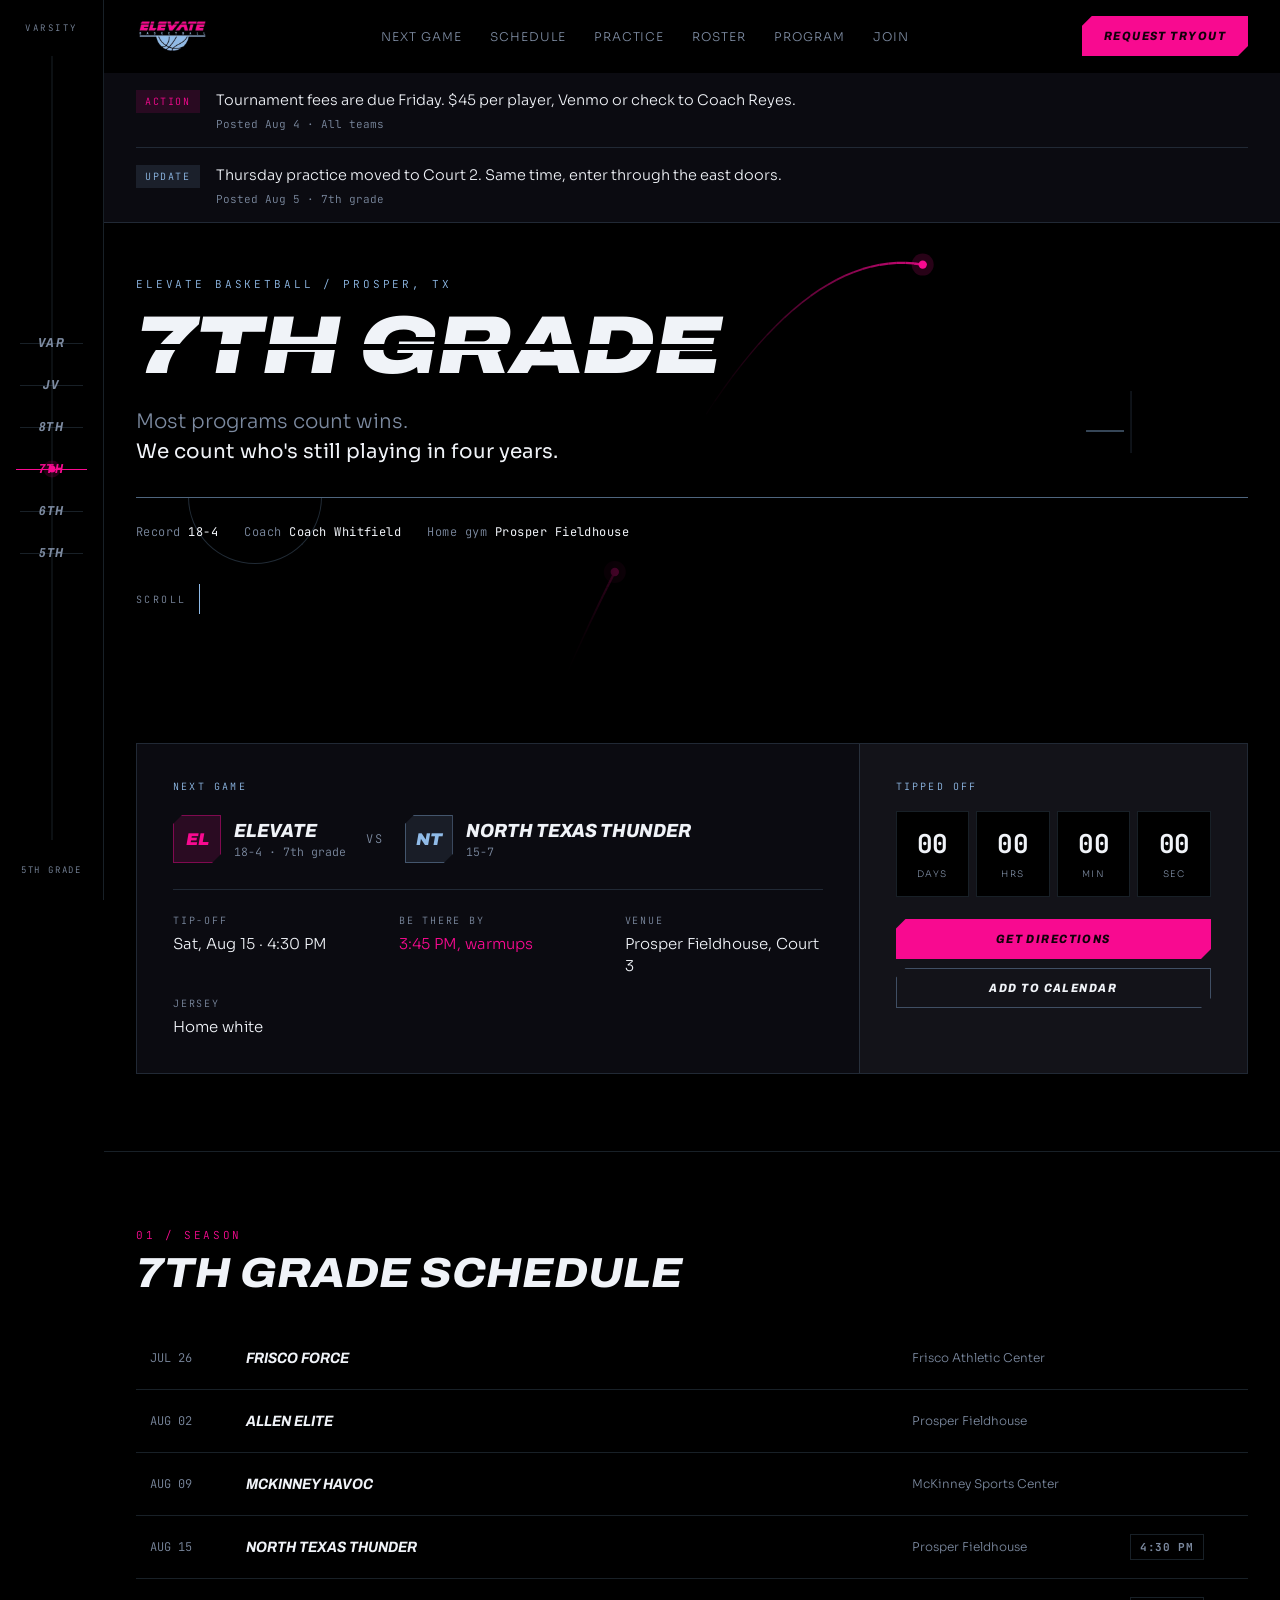
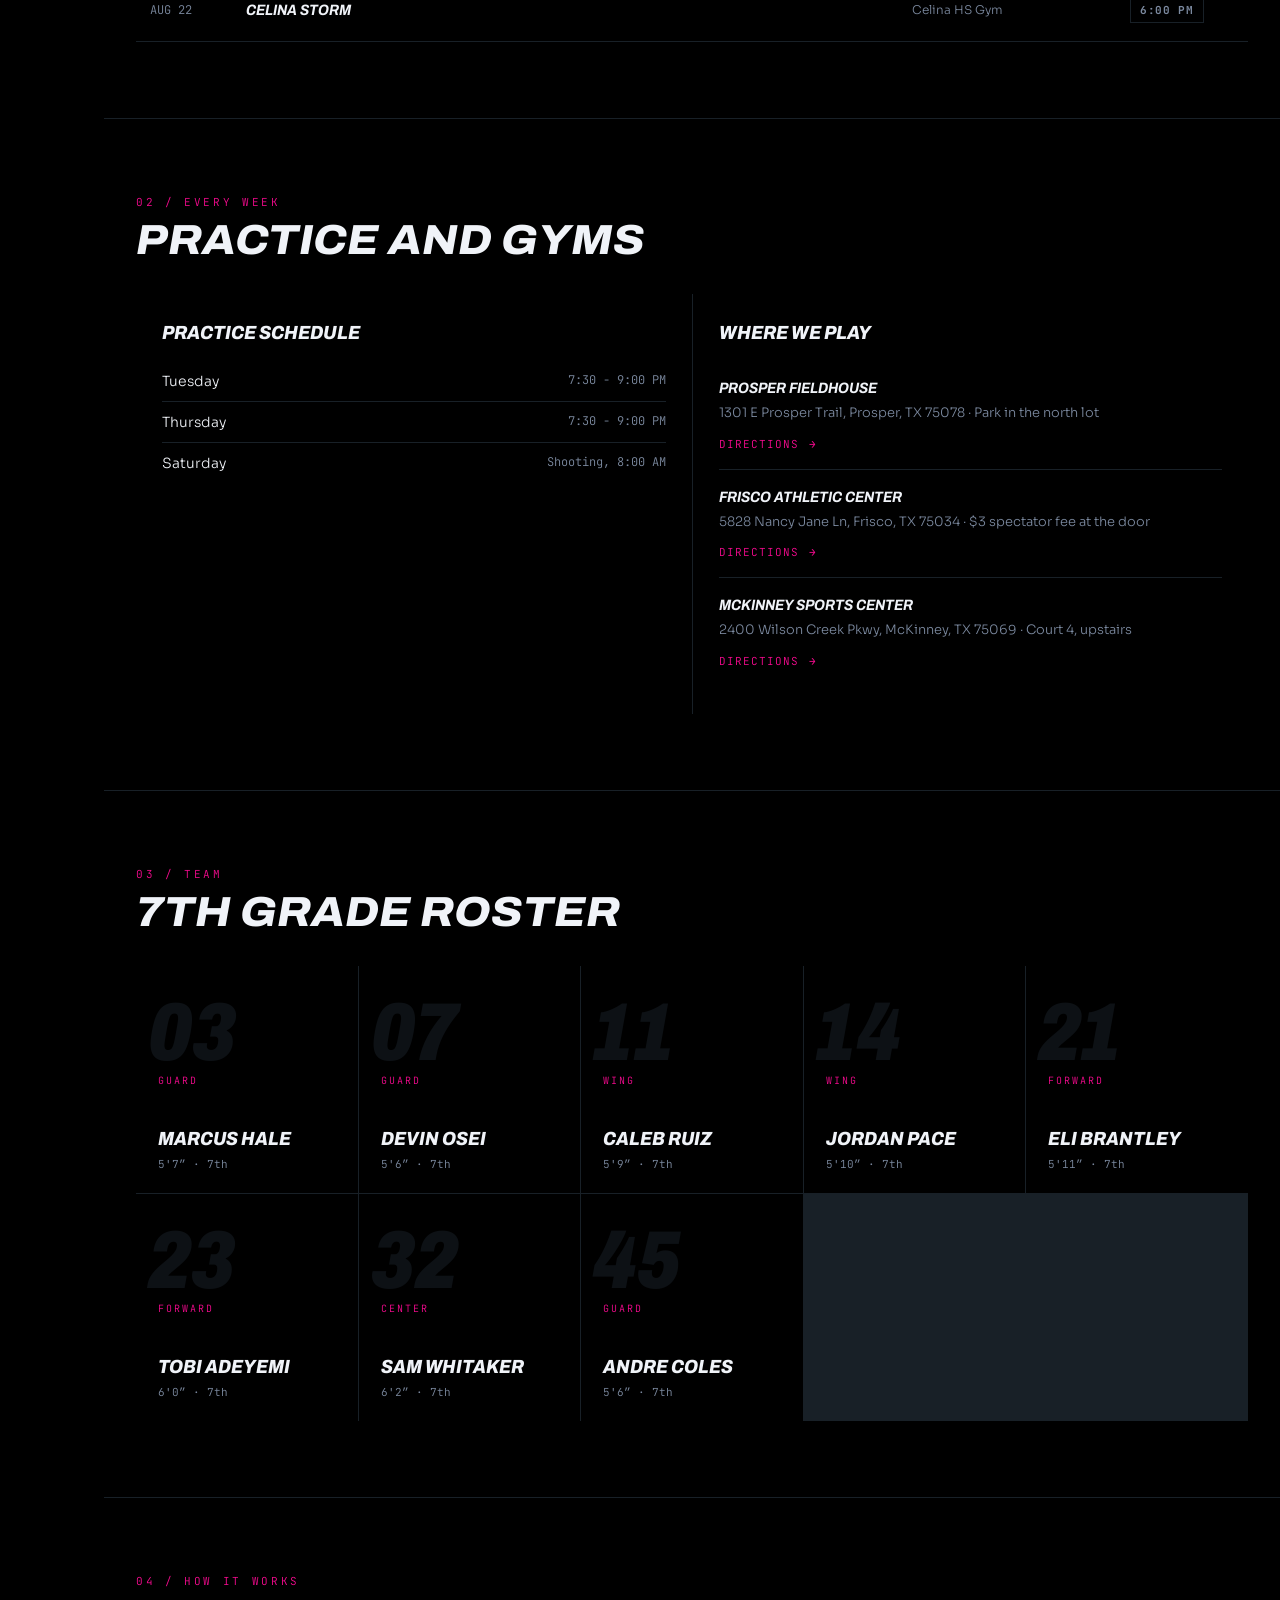
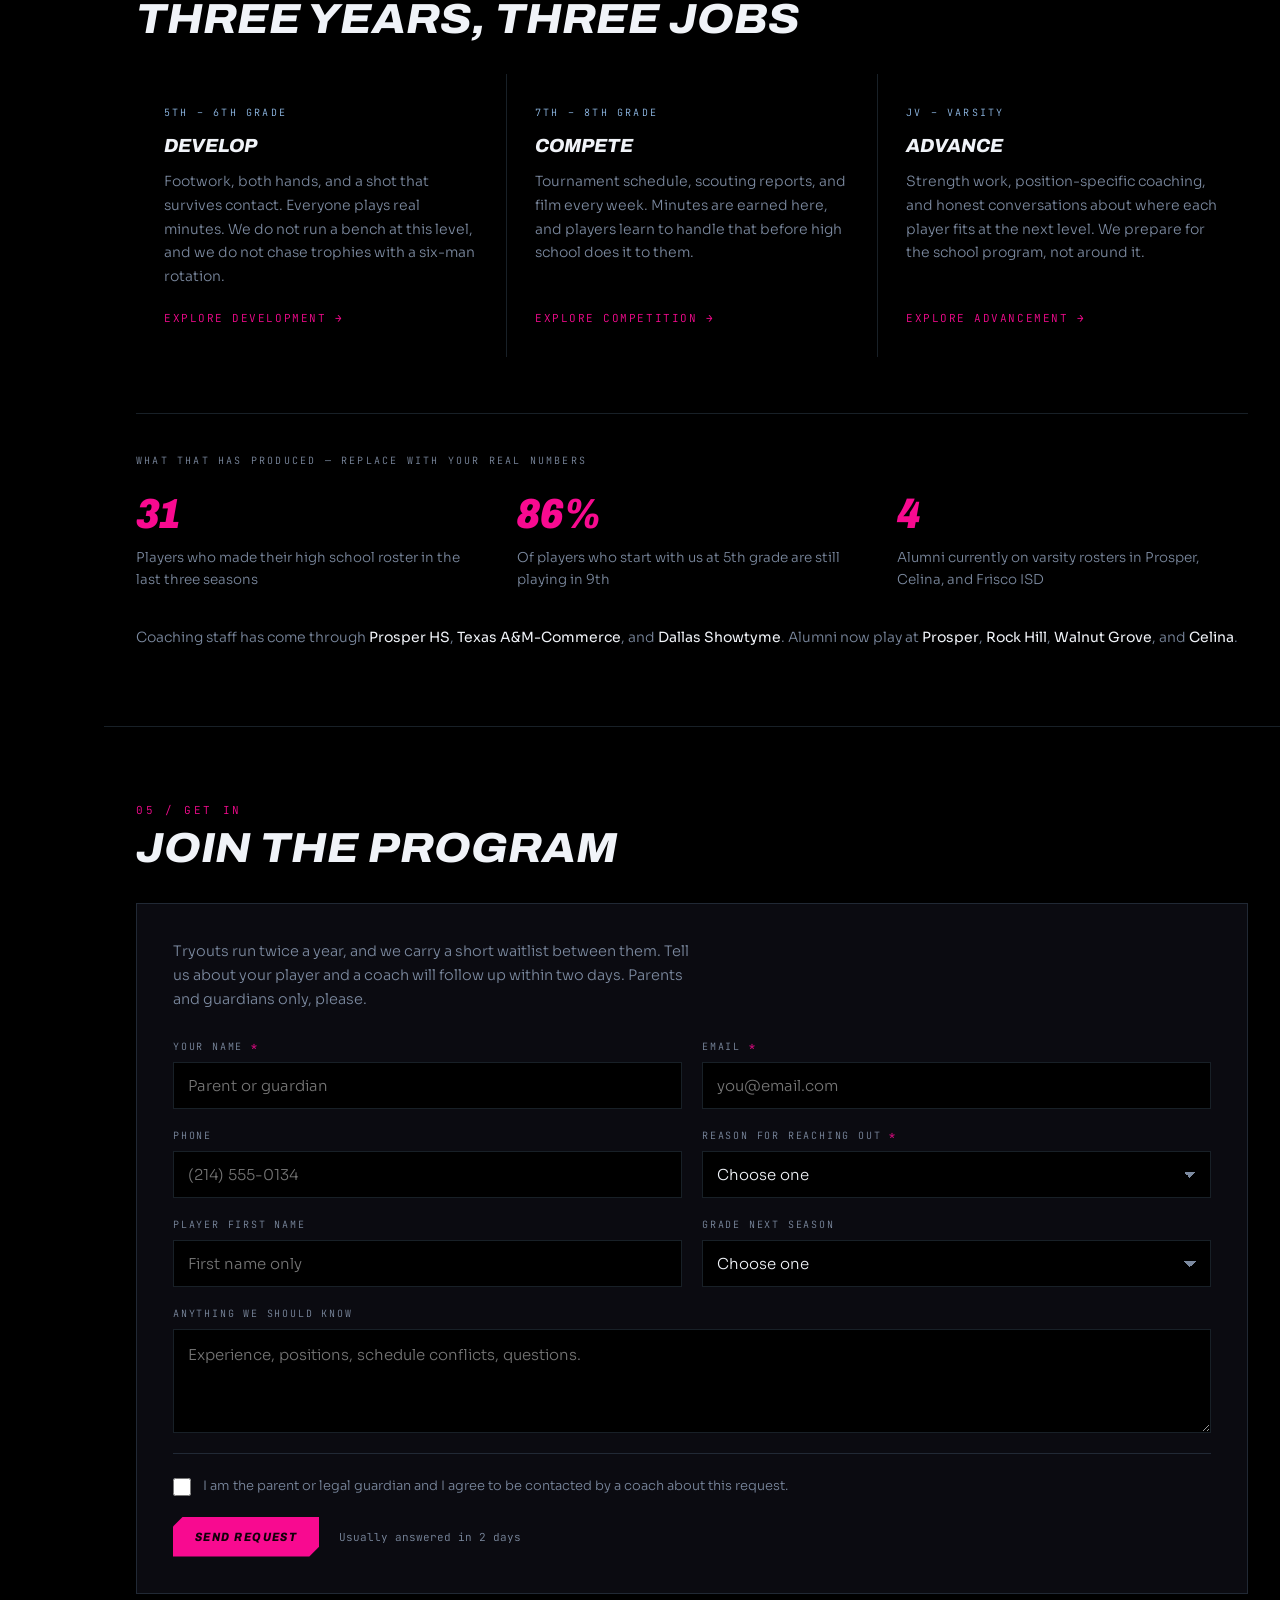
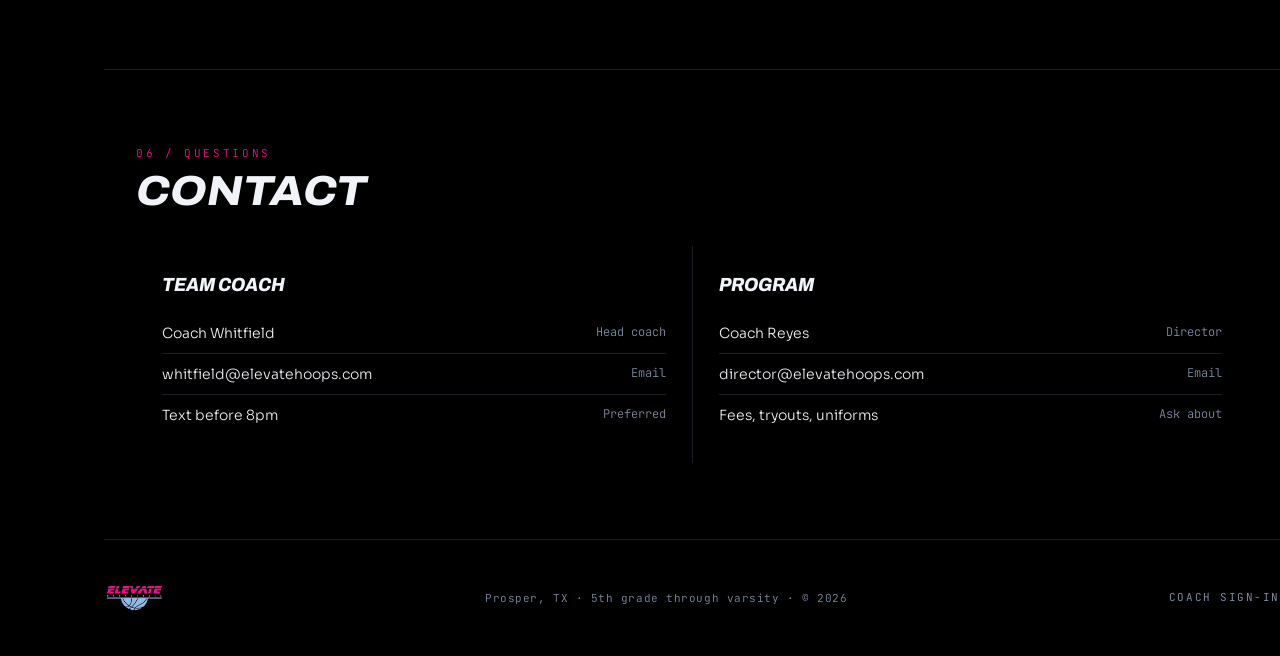
==== index.html @ 076190cf "Let coaches edit the site from their phones The site was a single 1106-line HTML file with all conte" ====
<!DOCTYPE html>
<html lang="en">
<head>
<meta charset="utf-8">
<meta name="viewport" content="width=device-width, initial-scale=1">
<title>Elevate Basketball</title>
<meta name="description" content="Elevate Basketball, Prosper TX. Schedules, rosters, practice times and tryout requests for 5th grade through varsity.">
<link rel="icon" href="assets/logo.jpg">
<link rel="preconnect" href="https://fonts.googleapis.com">
<link rel="preconnect" href="https://fonts.gstatic.com" crossorigin>
<link href="https://fonts.googleapis.com/css2?family=Archivo:ital,wdth,wght@0,62..125,300..900;1,62..125,300..900&family=Sora:wght@300;400;600&family=JetBrains+Mono:wght@400;700&display=swap" rel="stylesheet">
<link rel="stylesheet" href="assets/site.css">
<link rel="stylesheet" href="assets/console.css">
</head>
<body>

<nav class="ladder" aria-label="Program teams">
  <div class="ladder-cap" id="ladderTop">&nbsp;</div>
  <div class="rungs" id="rungs"><div class="spine"></div><div class="rmark" id="rmark"></div></div>
  <div class="ladder-foot" id="ladderFoot">&nbsp;</div>
</nav>

<div class="wrap" id="wrap">

<div class="nav">
  <div class="inner nav-in">
    <a href="#top"><img class="logo" src="assets/logo.jpg" alt="Elevate Basketball"></a>
    <div class="nav-links">
      <a href="#game">Next game</a>
      <a href="#schedule">Schedule</a>
      <a href="#week">Practice</a>
      <a href="#roster">Roster</a>
      <a href="#program">Program</a>
      <a href="#join">Join</a>
    </div>
    <a href="#join" class="btn">Request tryout</a>
  </div>
</div>

<div class="mrail" aria-label="Program teams"><div class="mrail-in" id="mrungs"></div></div>

<section class="alerts" id="alerts" hidden>
  <div class="inner" id="alertBody"></div>
</section>

<header class="head" id="top">
  <canvas id="arcfx" aria-hidden="true"></canvas>
  <div class="inner">
    <div class="eyebrow" id="eyebrowLine">&nbsp;</div>
    <h1 class="h1" id="teamTitle">&nbsp;</h1>
    <p class="claim" id="claim">&nbsp;</p>
    <div class="cutline"></div>
    <div class="subline">
      <div>Record <b id="mRec">&mdash;</b></div>
      <div>Coach <b id="mCoach">&mdash;</b></div>
      <div>Home gym <b id="mGym">&mdash;</b></div>
    </div>
    <a href="#game" class="cue">Scroll<span></span></a>
  </div>
</header>

<section class="sec" id="game" style="border-top:none;padding-top:0">
  <div class="inner">
    <div class="game">
      <div class="game-l">
        <div class="klabel">Next game</div>
        <div class="vs">
          <div class="team"><div class="crest">EL</div><div><div class="team-n">Elevate</div><div class="team-r" id="gUs">&mdash;</div></div></div>
          <div class="vs-x">VS</div>
          <div class="team"><div class="crest opp" id="oCrest">--</div><div><div class="team-n" id="gOpp">&mdash;</div><div class="team-r" id="gOppR">&mdash;</div></div></div>
        </div>
        <div class="meta">
          <div><div class="meta-k">Tip-off</div><div class="meta-v" id="gTime">&mdash;</div></div>
          <div><div class="meta-k">Be there by</div><div class="meta-v"><em id="gArrive">&mdash;</em></div></div>
          <div><div class="meta-k">Venue</div><div class="meta-v" id="gVenue">&mdash;</div></div>
          <div><div class="meta-k">Jersey</div><div class="meta-v" id="gJersey">&mdash;</div></div>
        </div>
      </div>
      <div class="game-r">
        <div class="klabel" id="countLabel">Tip-off in</div>
        <div class="count">
          <div class="cu"><b id="cd">--</b><span>Days</span></div>
          <div class="cu"><b id="ch">--</b><span>Hrs</span></div>
          <div class="cu"><b id="cm">--</b><span>Min</span></div>
          <div class="cu"><b id="cs">--</b><span>Sec</span></div>
        </div>
        <div class="stack">
          <a href="#" class="btn" id="gDirections" target="_blank" rel="noopener">Get directions</a>
          <a href="#" class="btn ghost" id="gCalendar">Add to calendar</a>
        </div>
      </div>
    </div>
  </div>
</section>

<section class="sec" id="schedule">
  <div class="inner">
    <div class="sec-head"><div><span class="sec-n">01 / Season</span><h2 class="sec-t" id="schTitle">Schedule</h2></div></div>
    <div id="schBody"></div>
  </div>
</section>

<section class="sec" id="week">
  <div class="inner">
    <div class="sec-head"><div><span class="sec-n">02 / Every week</span><h2 class="sec-t">Practice and gyms</h2></div></div>
    <div class="two">
      <div class="cell">
        <h3>Practice schedule</h3>
        <div id="practice"></div>
      </div>
      <div class="cell">
        <h3>Where we play</h3>
        <div id="gymBody"></div>
      </div>
    </div>
  </div>
</section>

<section class="sec" id="roster">
  <div class="inner">
    <div class="sec-head"><div><span class="sec-n">03 / Team</span><h2 class="sec-t" id="rosTitle">Roster</h2></div></div>
    <div class="roster" id="rosBody"></div>
  </div>
</section>

<section class="sec" id="program">
  <div class="inner">
    <div class="sec-head"><div><span class="sec-n">04 / How it works</span><h2 class="sec-t" id="programTitle">Three years, three jobs</h2></div></div>
    <div class="pillars" id="pillarBody"></div>
    <div class="proof">
      <div class="proof-k" id="proofLabel"></div>
      <div class="proof-grid" id="proofBody"></div>
      <div class="proof-list" id="proofNote"></div>
    </div>
  </div>
</section>

<section class="sec" id="join">
  <div class="inner">
    <div class="sec-head"><div><span class="sec-n">05 / Get in</span><h2 class="sec-t">Join the program</h2></div></div>

    <div class="formwrap" id="formwrap">
      <p class="fintro" id="joinIntro"></p>
      <div class="fgrid">
        <div class="field">
          <label for="f-name">Your name <b>*</b></label>
          <input id="f-name" type="text" autocomplete="name" placeholder="Parent or guardian">
          <div class="msg" id="m-name">Add your name</div>
        </div>
        <div class="field">
          <label for="f-email">Email <b>*</b></label>
          <input id="f-email" type="email" autocomplete="email" placeholder="you@email.com">
          <div class="msg" id="m-email">Add a valid email</div>
        </div>
        <div class="field">
          <label for="f-phone">Phone</label>
          <input id="f-phone" type="tel" autocomplete="tel" placeholder="(214) 555-0134">
          <div class="msg" id="m-phone">Check that number</div>
        </div>
        <div class="field">
          <label for="f-reason">Reason for reaching out <b>*</b></label>
          <select id="f-reason">
            <option value="">Choose one</option>
            <option>Tryout for a team</option>
            <option>Join the waitlist</option>
            <option>Sponsor the program</option>
            <option>Something else</option>
          </select>
          <div class="msg" id="m-reason">Pick a reason</div>
        </div>
        <div class="field" id="wrap-player">
          <label for="f-player">Player first name</label>
          <input id="f-player" type="text" placeholder="First name only">
        </div>
        <div class="field" id="wrap-grade">
          <label for="f-grade">Grade next season</label>
          <select id="f-grade">
            <option value="">Choose one</option>
            <option>5th grade</option>
            <option>6th grade</option>
            <option>7th grade</option>
            <option>8th grade</option>
            <option>High school</option>
          </select>
        </div>
        <div class="field full">
          <label for="f-msg">Anything we should know</label>
          <textarea id="f-msg" placeholder="Experience, positions, schedule conflicts, questions."></textarea>
        </div>
        <div class="trap"><label for="f-trap">Leave blank</label><input id="f-trap" type="text" tabindex="-1" autocomplete="off"></div>
        <div class="consent">
          <input id="f-consent" type="checkbox">
          <span>I am the parent or legal guardian and I agree to be contacted by a coach about this request. <b id="m-consent" style="display:none;color:var(--ion);font-weight:400"> Required.</b></span>
        </div>
        <div class="fsubmit">
          <button class="btn" id="f-send" type="button">Send request</button>
          <span class="fnote" id="f-note">Usually answered in 2 days</span>
        </div>
      </div>
    </div>

    <div class="sent" id="sent">
      <h3>Request sent</h3>
      <p>A coach will reach out at the email you gave us. If it's urgent, text the program director at the number in the contact section below.</p>
    </div>
  </div>
</section>

<section class="sec" id="contact">
  <div class="inner">
    <div class="sec-head"><div><span class="sec-n">06 / Questions</span><h2 class="sec-t">Contact</h2></div></div>
    <div class="two">
      <div class="cell">
        <h3>Team coach</h3>
        <div class="prow"><div id="cCoach">&mdash;</div><span>Head coach</span></div>
        <div class="prow"><div id="cMail">&mdash;</div><span>Email</span></div>
        <div class="prow"><div>Text before 8pm</div><span>Preferred</span></div>
      </div>
      <div class="cell">
        <h3>Program</h3>
        <div id="contactBody"></div>
      </div>
    </div>
  </div>
</section>

<footer class="inner foot">
  <img class="logo sm" src="assets/logo.jpg" alt="Elevate Basketball">
  <small id="footNote"></small>
  <button class="foot-edit" id="coachEntry" type="button">Coach sign-in</button>
</footer>

</div>

<script src="assets/config.js"></script>
<script src="assets/seed.js"></script>
<script src="assets/backend.js"></script>
<script src="assets/site.js"></script>
<script src="assets/hero.js"></script>
<script src="assets/form.js"></script>
<script src="assets/console.js"></script>
</body>
</html>
---- assets/site.css ----
:root{
  --ion:#F80A90;
  --ion-soft:rgba(248,10,144,.13);
  --peri:#90BBE8;
  --void:#000000;
  --deep:#0B0B11;
  --panel:#131319;
  --line:rgba(144,187,232,.17);
  --line-2:rgba(144,187,232,.36);
  --chalk:#F0F3F8;
  --dim:#7C8AA0;
  --rail:104px;
  /* four display sizes, no more */
  --t1:clamp(40px,7.6vw,82px);
  --t2:clamp(26px,3.6vw,42px);
  --t3:19px;
  --t4:15px;
  --label:10px;
}
*{box-sizing:border-box;margin:0;padding:0}
html{scroll-behavior:smooth}
body{background:var(--void);color:var(--chalk);font-family:'Sora',system-ui,sans-serif;font-weight:300;-webkit-font-smoothing:antialiased;overflow-x:hidden}
.wrap{padding-left:var(--rail)}
.inner{max-width:1180px;margin:0 auto;padding:0 32px}
a{color:inherit}

.ladder{position:fixed;left:0;top:0;bottom:0;width:var(--rail);border-right:1px solid var(--line);background:var(--void);z-index:70;display:flex;flex-direction:column;padding:22px 0}
.ladder-cap{font-family:'JetBrains Mono',monospace;font-size:9px;letter-spacing:.28em;color:var(--dim);text-align:center;text-transform:uppercase}
.rungs{flex:1;display:flex;flex-direction:column-reverse;justify-content:center;gap:2px;padding:20px 12px;position:relative}
.spine{position:absolute;left:50%;top:22px;bottom:22px;width:1px;background:var(--line);transform:translateX(-.5px)}
.rung{position:relative;background:none;border:none;cursor:pointer;padding:13px 6px;color:var(--dim);font-family:'Archivo',sans-serif;font-style:italic;font-variation-settings:'wdth' 80,'wght' 700;font-size:13px;letter-spacing:.08em;text-transform:uppercase;transition:color .2s;text-align:center;z-index:1}
.rung::before{content:'';position:absolute;left:8px;right:8px;top:50%;height:1px;background:var(--line);z-index:-1}
.rung:hover{color:var(--chalk)}
.rung[aria-current="true"]{color:var(--ion)}
.rung[aria-current="true"]::before{background:var(--ion);left:4px;right:4px}
.rung:focus-visible{outline:2px solid var(--peri);outline-offset:2px}
.ladder-foot{font-family:'JetBrains Mono',monospace;font-size:9px;letter-spacing:.2em;color:var(--dim);text-align:center;text-transform:uppercase;line-height:1.8}

.nav{position:sticky;top:0;z-index:60;background:rgba(0,0,0,.92);backdrop-filter:blur(14px);border-bottom:1px solid var(--line)}
.nav-in{display:flex;align-items:center;justify-content:space-between;height:72px;gap:20px}
.logo{display:block;height:34px;width:auto}
.logo.sm{height:28px}
.nav-links{display:flex;gap:28px}
.nav-links a{color:var(--dim);text-decoration:none;font-size:12px;letter-spacing:.08em;text-transform:uppercase;transition:color .18s}
.nav-links a:hover{color:var(--chalk)}
.btn{display:inline-flex;align-items:center;justify-content:center;font-family:'Archivo',sans-serif;font-style:italic;font-variation-settings:'wdth' 86,'wght' 800;font-size:12px;letter-spacing:.12em;text-transform:uppercase;padding:13px 22px;text-decoration:none;background:var(--ion);color:#12000A;border:none;cursor:pointer;clip-path:polygon(10px 0,100% 0,100% calc(100% - 10px),calc(100% - 10px) 100%,0 100%,0 10px);transition:transform .18s}
.btn:hover{transform:translateY(-2px)}
.btn.ghost{background:transparent;color:var(--chalk);box-shadow:inset 0 0 0 1px var(--line-2)}
.btn.ghost:hover{background:rgba(144,187,232,.09)}
.btn:focus-visible{outline:2px solid var(--peri);outline-offset:3px}

.mrail{display:none;position:sticky;top:72px;z-index:59;background:var(--void);border-bottom:1px solid var(--line);overflow-x:auto;-webkit-overflow-scrolling:touch}
.mrail-in{display:flex;min-width:max-content}
.mrail button{background:none;border:none;border-right:1px solid var(--line);color:var(--dim);font-family:'Archivo',sans-serif;font-style:italic;font-variation-settings:'wdth' 82,'wght' 800;font-size:12px;letter-spacing:.08em;text-transform:uppercase;padding:15px 18px;cursor:pointer;white-space:nowrap}
.mrail button[aria-current="true"]{color:var(--ion);box-shadow:inset 0 -2px 0 var(--ion)}

.alerts{border-bottom:1px solid var(--line);background:var(--deep)}
.alert{display:flex;gap:16px;align-items:flex-start;padding:16px 0;border-bottom:1px solid var(--line)}
.alert:last-child{border-bottom:none}
.alert-tag{font-family:'JetBrains Mono',monospace;font-size:10px;letter-spacing:.16em;text-transform:uppercase;padding:5px 9px;background:var(--ion-soft);color:var(--ion);white-space:nowrap;margin-top:1px}
.alert-tag.info{background:rgba(144,187,232,.12);color:var(--peri)}
.alert p{font-size:14.5px;line-height:1.6}
.alert small{display:block;color:var(--dim);font-family:'JetBrains Mono',monospace;font-size:11px;margin-top:5px}

.head{padding:54px 0 0}
.eyebrow{font-family:'JetBrains Mono',monospace;font-size:11px;letter-spacing:.26em;color:var(--peri);text-transform:uppercase;margin-bottom:18px}
.h1{position:relative;display:inline-block;font-family:'Archivo',sans-serif;font-style:italic;font-variation-settings:'wdth' 118,'wght' 900;font-size:var(--t1);line-height:.9;text-transform:uppercase;letter-spacing:-.015em}
.h1::after{content:'';position:absolute;left:-4px;right:-14px;top:50%;height:6px;background:var(--void);transform:translateY(-2px)}
.cutline{position:relative;margin:30px 0 0;height:1px;background:var(--peri);opacity:.55}
.cutline::after{content:'';position:absolute;left:52px;top:0;width:132px;height:66px;border:1px solid var(--peri);border-top:none;border-radius:0 0 132px 132px;opacity:.42}
.claim{margin-top:24px;font-size:20px;line-height:1.5;max-width:520px;color:var(--dim);font-weight:300}
.claim b{color:var(--chalk);font-weight:400}

.pillars{display:grid;grid-template-columns:repeat(auto-fit,minmax(260px,1fr));gap:1px;background:var(--line)}
.pillar{background:var(--void);padding:32px 28px;display:flex;flex-direction:column}
.pillar-n{font-family:'JetBrains Mono',monospace;font-size:var(--label);letter-spacing:.22em;color:var(--peri);text-transform:uppercase}
.pillar h3{font-family:'Archivo',sans-serif;font-style:italic;font-variation-settings:'wdth' 100,'wght' 800;font-size:var(--t3);text-transform:uppercase;margin:16px 0 14px}
.pillar p{font-size:14px;line-height:1.7;color:var(--dim);flex:1}
.pillar a{margin-top:22px;font-family:'JetBrains Mono',monospace;font-size:11px;letter-spacing:.14em;color:var(--ion);text-transform:uppercase;text-decoration:none;align-self:flex-start}
.pillar a:hover{text-decoration:underline}

.proof{margin-top:56px;border-top:1px solid var(--line);padding-top:40px}
.proof-k{font-family:'JetBrains Mono',monospace;font-size:var(--label);letter-spacing:.22em;color:var(--dim);text-transform:uppercase;margin-bottom:26px}
.proof-grid{display:grid;grid-template-columns:repeat(auto-fit,minmax(210px,1fr));gap:30px}
.proof-i b{display:block;font-family:'Archivo',sans-serif;font-style:italic;font-variation-settings:'wdth' 82,'wght' 900;font-size:42px;line-height:1;color:var(--ion);font-weight:400}
.proof-i span{display:block;font-size:13.5px;line-height:1.6;color:var(--dim);margin-top:12px}
.proof-list{margin-top:34px;font-size:14px;line-height:1.9;color:var(--dim)}
.proof-list b{color:var(--chalk);font-weight:400}

.subline{display:flex;gap:26px;flex-wrap:wrap;margin:26px 0 46px;font-family:'JetBrains Mono',monospace;font-size:12px;color:var(--dim);letter-spacing:.04em}
.subline b{color:var(--chalk);font-weight:400}

.game{background:var(--deep);border:1px solid var(--line);display:grid;grid-template-columns:1.3fr .7fr}
.game-l{padding:36px}
.game-r{padding:36px;border-left:1px solid var(--line);background:var(--panel)}
.klabel{font-family:'JetBrains Mono',monospace;font-size:10px;letter-spacing:.22em;color:var(--peri);text-transform:uppercase}
.vs{display:flex;align-items:center;gap:20px;margin:22px 0 26px;flex-wrap:wrap}
.team{display:flex;align-items:center;gap:13px}
.crest{width:48px;height:48px;background:var(--ion-soft);border:1px solid rgba(248,10,144,.42);display:flex;align-items:center;justify-content:center;font-family:'Archivo',sans-serif;font-style:italic;font-variation-settings:'wdth' 100,'wght' 900;font-size:17px;color:var(--ion);clip-path:polygon(9px 0,100% 0,100% calc(100% - 9px),calc(100% - 9px) 100%,0 100%,0 9px)}
.crest.opp{background:rgba(144,187,232,.1);border-color:var(--line-2);color:var(--peri)}
.team-n{font-family:'Archivo',sans-serif;font-style:italic;font-variation-settings:'wdth' 90,'wght' 800;font-size:var(--t3);text-transform:uppercase}
.team-r{font-size:11.5px;color:var(--dim);font-family:'JetBrains Mono',monospace;margin-top:3px}
.vs-x{font-family:'JetBrains Mono',monospace;color:var(--dim);font-size:12px;letter-spacing:.2em}
.meta{display:grid;grid-template-columns:repeat(auto-fit,minmax(150px,1fr));gap:20px 28px;border-top:1px solid var(--line);padding-top:24px}
.meta-k{font-family:'JetBrains Mono',monospace;font-size:10px;letter-spacing:.18em;color:var(--dim);text-transform:uppercase}
.meta-v{font-size:15px;margin-top:6px;line-height:1.45}
.meta-v em{font-style:normal;color:var(--ion)}
.count{display:flex;gap:7px;margin-top:18px}
.cu{flex:1;background:var(--void);border:1px solid var(--line);padding:14px 6px;text-align:center}
.cu b{display:block;font-family:'JetBrains Mono',monospace;font-weight:700;font-size:26px;letter-spacing:-.02em}
.cu span{font-size:9px;letter-spacing:.16em;color:var(--dim);text-transform:uppercase}
.stack{margin-top:22px;display:flex;flex-direction:column;gap:9px}

.sec{padding:76px 0;border-top:1px solid var(--line)}
.sec-head{display:flex;align-items:flex-end;justify-content:space-between;gap:20px;margin-bottom:34px;flex-wrap:wrap}
.sec-n{font-family:'JetBrains Mono',monospace;font-size:11px;letter-spacing:.24em;color:var(--ion);text-transform:uppercase;display:block;margin-bottom:11px}
.sec-t{font-family:'Archivo',sans-serif;font-style:italic;font-variation-settings:'wdth' 108,'wght' 800;font-size:var(--t2);text-transform:uppercase;line-height:.96}

.row{display:grid;grid-template-columns:78px 1fr 200px 104px;align-items:center;gap:18px;padding:18px 14px;border-bottom:1px solid var(--line);transition:background .18s}
.row:hover{background:var(--deep)}
.row-d{font-family:'JetBrains Mono',monospace;font-size:12px;color:var(--dim)}
.row-o{font-family:'Archivo',sans-serif;font-style:italic;font-variation-settings:'wdth' 90,'wght' 700;font-size:var(--t4);text-transform:uppercase}
.row-v{font-size:12px;color:var(--dim)}
.pill{font-family:'JetBrains Mono',monospace;font-size:11px;font-weight:700;letter-spacing:.06em;padding:6px 10px;justify-self:start;white-space:nowrap;background:transparent;box-shadow:inset 0 0 0 1px var(--line);color:var(--dim)}
.pill.w{color:var(--ion);box-shadow:inset 0 0 0 1px rgba(248,10,144,.45)}
.pill.l{color:var(--peri);box-shadow:inset 0 0 0 1px var(--line-2)}
.pill.up{color:var(--dim)}

.two{display:grid;grid-template-columns:repeat(auto-fit,minmax(300px,1fr));gap:1px;background:var(--line)}
.cell{background:var(--void);padding:28px 26px}
.cell h3{font-family:'Archivo',sans-serif;font-style:italic;font-variation-settings:'wdth' 92,'wght' 800;font-size:var(--t3);text-transform:uppercase;margin-bottom:18px}
.prow{display:flex;justify-content:space-between;gap:14px;padding:11px 0;border-bottom:1px solid var(--line);font-size:14px}
.prow:last-child{border-bottom:none}
.prow span{color:var(--dim);font-family:'JetBrains Mono',monospace;font-size:12px}
.gym{padding:16px 0;border-bottom:1px solid var(--line)}
.gym:last-child{border-bottom:none}
.gym b{font-family:'Archivo',sans-serif;font-style:italic;font-variation-settings:'wdth' 90,'wght' 700;font-size:var(--t4);text-transform:uppercase;font-weight:400}
.gym p{font-size:13px;color:var(--dim);margin:5px 0 9px;line-height:1.5}
.gym a{font-family:'JetBrains Mono',monospace;font-size:11px;letter-spacing:.1em;color:var(--ion);text-transform:uppercase;text-decoration:none}
.gym a:hover{text-decoration:underline}

.roster{display:grid;grid-template-columns:repeat(auto-fill,minmax(210px,1fr));gap:1px;background:var(--line)}
.pl{position:relative;background:var(--void);padding:26px 22px 22px;overflow:hidden;transition:background .22s}
.pl:hover{background:var(--deep)}
.pl-no{position:absolute;right:10px;top:0;font-family:'Archivo',sans-serif;font-style:italic;font-variation-settings:'wdth' 78,'wght' 900;font-size:82px;line-height:1;color:rgba(144,187,232,.09);transition:color .22s}
.pl:hover .pl-no{color:rgba(248,10,144,.3)}
.pl-pos{font-family:'JetBrains Mono',monospace;font-size:10px;letter-spacing:.2em;color:var(--ion);text-transform:uppercase}
.pl-n{font-family:'Archivo',sans-serif;font-style:italic;font-variation-settings:'wdth' 90,'wght' 800;font-size:var(--t3);text-transform:uppercase;margin-top:42px;line-height:1.06}
.pl-d{font-family:'JetBrains Mono',monospace;font-size:11px;color:var(--dim);margin-top:8px}

.foot{padding:44px 0;display:flex;justify-content:space-between;gap:20px;flex-wrap:wrap;align-items:center;border-top:1px solid var(--line)}
.foot small{font-family:'JetBrains Mono',monospace;font-size:11px;color:var(--dim);letter-spacing:.05em;line-height:2}

.formwrap{background:var(--deep);border:1px solid var(--line);padding:36px}
.fintro{color:var(--dim);font-size:14.5px;line-height:1.65;max-width:520px;margin-bottom:28px}
.fgrid{display:grid;grid-template-columns:1fr 1fr;gap:20px}
.field{display:flex;flex-direction:column}
.field.full{grid-column:1/-1}
.field label{font-family:'JetBrains Mono',monospace;font-size:10px;letter-spacing:.18em;color:var(--dim);text-transform:uppercase;margin-bottom:9px}
.field label b{color:var(--ion);font-weight:400}
.field input,.field select,.field textarea{background:var(--void);border:1px solid var(--line);color:var(--chalk);font-family:'Sora',sans-serif;font-size:15px;font-weight:300;padding:13px 14px;width:100%;transition:border-color .18s}
.field textarea{resize:vertical;min-height:104px;line-height:1.6}
.field select{appearance:none;cursor:pointer;background-image:linear-gradient(45deg,transparent 50%,var(--dim) 50%),linear-gradient(135deg,var(--dim) 50%,transparent 50%);background-position:calc(100% - 20px) 20px,calc(100% - 14px) 20px;background-size:6px 6px;background-repeat:no-repeat}
.field input:focus,.field select:focus,.field textarea:focus{outline:none;border-color:var(--ion)}
.field input.bad,.field select.bad,.field textarea.bad{border-color:var(--ion)}
.field .msg{font-family:'JetBrains Mono',monospace;font-size:11px;color:var(--ion);margin-top:7px;display:none}
.field .msg.show{display:block}
.consent{grid-column:1/-1;display:flex;gap:12px;align-items:flex-start;border-top:1px solid var(--line);padding-top:22px}
.consent input{width:18px;height:18px;flex:none;margin-top:2px;accent-color:var(--ion)}
.consent span{font-size:13px;color:var(--dim);line-height:1.6}
.fsubmit{grid-column:1/-1;display:flex;align-items:center;gap:20px;flex-wrap:wrap}
.fnote{font-family:'JetBrains Mono',monospace;font-size:11px;color:var(--dim)}
.trap{position:absolute;left:-9999px;width:1px;height:1px;overflow:hidden}
.sent{display:none;padding:44px 36px;text-align:center;border:1px solid rgba(248,10,144,.4);background:var(--deep)}
.sent.show{display:block}
.sent h3{font-family:'Archivo',sans-serif;font-style:italic;font-variation-settings:'wdth' 100,'wght' 800;font-size:var(--t2);text-transform:uppercase;margin-bottom:14px}
.sent p{color:var(--dim);font-size:14.5px;line-height:1.65;max-width:440px;margin:0 auto}

@media(max-width:900px){
  :root{--rail:0px}
  .formwrap{padding:24px}
  .fgrid{grid-template-columns:1fr}
  .ladder{display:none}
  .mrail{display:block}
  .nav-links{display:none}
  .inner{padding:0 18px}
  .game{grid-template-columns:1fr}
  .game-r{border-left:none;border-top:1px solid var(--line)}
  .game-l,.game-r{padding:26px}
  .head{padding:32px 0 0}
  .sec{padding:52px 0}
  .cutline::after{left:20px;width:96px;height:48px;border-radius:0 0 96px 96px}
  .row{grid-template-columns:1fr auto;gap:6px 14px}
  .row-d{order:1}.pill{order:2;justify-self:end}.row-o{order:3;grid-column:1/-1}.row-v{order:4;grid-column:1/-1}
}
@media(prefers-reduced-motion:reduce){*{transition:none!important}html{scroll-behavior:auto}}

/* ================= motion ================= */
.rv{opacity:0;transform:translateY(24px);will-change:opacity,transform}
.rv.in{opacity:1;transform:none}
.draw{transform:scaleX(0);transform-origin:left}
.draw.in{transform:scaleX(1)}
.cutline.draw::after{opacity:0}
.cutline.draw.in::after{opacity:.42}
.cue{display:inline-flex;align-items:center;gap:13px;font-family:'JetBrains Mono',monospace;font-size:10px;letter-spacing:.24em;color:var(--dim);text-transform:uppercase;text-decoration:none;margin:-20px 0 44px}
.cue span{width:1px;height:30px;background:var(--peri);display:block;transform-origin:top}
.cue:hover{color:var(--chalk)}
.rmark{position:absolute;left:50%;top:0;width:7px;height:7px;background:var(--ion);border-radius:50%;transform:translate(-50%,-50%);box-shadow:0 0 0 5px rgba(248,10,144,.15);opacity:0;z-index:2;pointer-events:none}
.nav.tight .nav-in{height:58px}
.nav.tight .logo{height:27px}
.pillar a i,.gym a i{display:inline-block;font-style:normal;margin-left:9px}
.pillar a:hover i,.gym a:hover i{transform:translateX(7px)}
.pl,.row,.clip{will-change:auto}

@media(prefers-reduced-motion:no-preference){
  .rv{transition:opacity .85s cubic-bezier(.16,1,.3,1),transform .85s cubic-bezier(.16,1,.3,1)}
  .draw{transition:transform 1.05s cubic-bezier(.16,1,.3,1)}
  .cutline.draw::after{transition:opacity .7s .4s}
  .rmark{transition:top .5s cubic-bezier(.34,1.35,.5,1),opacity .3s}
  .nav-in,.logo{transition:height .35s cubic-bezier(.16,1,.3,1)}
  .pillar a i,.gym a i{transition:transform .28s cubic-bezier(.16,1,.3,1)}
  .cue span{animation:dive 2s ease-in-out infinite}
}
@keyframes dive{0%,100%{transform:scaleY(.3);opacity:.25}50%{transform:scaleY(1);opacity:1}}

/* ================= hero animation ================= */
.head{position:relative;overflow:hidden;min-height:520px}
.head .inner{position:relative;z-index:2}
#arcfx{
  position:absolute;top:0;right:0;height:100%;width:62%;
  pointer-events:none;z-index:1;
  -webkit-mask-image:linear-gradient(to right,transparent 0%,#000 34%,#000 100%);
  mask-image:linear-gradient(to right,transparent 0%,#000 34%,#000 100%);
}
@media(max-width:900px){
  .head{min-height:0}
  #arcfx{width:100%;opacity:.42;-webkit-mask-image:linear-gradient(to bottom,transparent 0%,#000 45%);mask-image:linear-gradient(to bottom,transparent 0%,#000 45%)}
}

/* ================= silk ================= */

/* anchors stop clear of the sticky nav instead of under it */
section[id],header[id]{scroll-margin-top:104px}

/* no hard edge at rest; the rule fades in as you leave the fold */
.nav{border-bottom-color:transparent}
.nav.tight{border-bottom-color:var(--line)}

/* display type holds until webfonts land, then fades — kills the reflow jolt */
html.fonts-loading .h1,html.fonts-loading .sec-t,html.fonts-loading .mark{opacity:0}
.h1,.sec-t{transition:opacity .3s ease}

/* heading words stagger */
.w{display:inline-block;opacity:0;transform:translateY(.38em)}
.w.in{opacity:1;transform:none}

/* pointer-tracked glow on cards */
.pl,.pillar{position:relative;isolation:isolate}
.pl>*,.pillar>*{position:relative;z-index:1}
.pl::before,.pillar::before{
  content:'';position:absolute;inset:0;z-index:0;opacity:0;
  background:radial-gradient(240px circle at var(--mx,50%) var(--my,50%),rgba(248,10,144,.13),transparent 68%);
}
.pl:hover::before,.pillar:hover::before{opacity:1}

/* schedule rows get an accent that wipes in from centre */
.row{position:relative}
.row::after{
  content:'';position:absolute;left:0;top:0;bottom:0;width:2px;
  background:var(--ion);transform:scaleY(0);transform-origin:center;
}
.row:hover::after{transform:scaleY(1)}

/* countdown digits roll rather than snap */
.cu b{display:block;position:relative}
.cu b.roll{animation:roll .42s cubic-bezier(.16,1,.3,1)}
@keyframes roll{
  0%{transform:translateY(-52%);opacity:0}
  100%{transform:translateY(0);opacity:1}
}

/* mobile team rail snaps */
.mrail{scroll-snap-type:x proximity;overscroll-behavior-x:contain}
.mrail button{scroll-snap-align:center}

/* cross-fade the whole page body on team switch */
::view-transition-old(root),::view-transition-new(root){animation-duration:.42s}

@media(prefers-reduced-motion:no-preference){
  .nav{transition:border-color .4s ease,background .4s ease}
  .w{transition:opacity .6s cubic-bezier(.16,1,.3,1),transform .6s cubic-bezier(.16,1,.3,1)}
  .pl::before,.pillar::before{transition:opacity .35s ease}
  .row::after{transition:transform .3s cubic-bezier(.16,1,.3,1)}
}
@media(prefers-reduced-motion:reduce){
  .w{opacity:1;transform:none}
  ::view-transition-old(root),::view-transition-new(root){animation:none}
}
---- assets/console.css ----
/* ============================================================
   console.css — the coach's edit console.

   Desktop: the site's left rail widens into a working column and
   the page reflows beside it, so edits are visible as they happen.
   Phone: a sheet that slides up from the bottom, sized so the page
   stays visible above it.

   Nothing here loads for visitors. The console only renders when
   the page is opened with ?edit.
   ============================================================ */

:root {
  --ed-w: 440px;
  --ed-row: rgba(144, 187, 232, .07);
}

/* ---------- shell ---------- */

.ed {
  position: fixed;
  left: 0; top: 0; bottom: 0;
  width: var(--ed-w);
  z-index: 200;
  display: flex;
  flex-direction: column;
  background: var(--deep);
  border-right: 1px solid var(--line-2);
  font-family: 'Sora', system-ui, sans-serif;
  color: var(--chalk);
}

/* The page shifts over instead of being covered, so a coach can see
   the change land in the real layout. */
body.ed-open .wrap { padding-left: var(--ed-w); }
body.ed-open .ladder { display: none; }

.ed-head {
  display: flex; align-items: center; gap: 12px;
  padding: 16px 18px;
  border-bottom: 1px solid var(--line);
  background: var(--void);
}
.ed-mark {
  font-family: 'Archivo', sans-serif; font-style: italic;
  font-variation-settings: 'wdth' 100, 'wght' 900;
  font-size: 14px; text-transform: uppercase; letter-spacing: .02em;
  color: var(--ion);
}
.ed-who {
  flex: 1; min-width: 0;
  font-family: 'JetBrains Mono', monospace; font-size: 10px;
  letter-spacing: .12em; text-transform: uppercase; color: var(--dim);
  overflow: hidden; text-overflow: ellipsis; white-space: nowrap;
}

.ed-body { flex: 1; overflow-y: auto; overscroll-behavior: contain; padding-bottom: 24px; }

.ed-foot {
  display: flex; align-items: center; gap: 12px;
  padding: 14px 18px;
  border-top: 1px solid var(--line);
  background: var(--void);
}
.ed-status {
  flex: 1; min-width: 0;
  font-family: 'JetBrains Mono', monospace; font-size: 10.5px;
  letter-spacing: .06em; color: var(--dim); line-height: 1.5;
}
.ed-status.warn { color: var(--ion); }
.ed-status.ok { color: var(--peri); }

/* ---------- tabs ---------- */

/* The strip scrolls; the fade on the right edge is what tells a coach
   there are more tabs than fit. */
.ed-tabs {
  display: flex; overflow-x: auto;
  border-bottom: 1px solid var(--line);
  background: var(--void);
  scrollbar-width: none;
  -webkit-mask-image: linear-gradient(to right, #000 88%, transparent 100%);
  mask-image: linear-gradient(to right, #000 88%, transparent 100%);
}
.ed-tabs::-webkit-scrollbar { display: none; }
.ed-tab {
  flex: none;
  background: none; border: none; border-right: 1px solid var(--line);
  color: var(--dim); cursor: pointer;
  font-family: 'JetBrains Mono', monospace; font-size: 10px;
  letter-spacing: .16em; text-transform: uppercase;
  padding: 13px 15px; white-space: nowrap;
}
.ed-tab[aria-selected="true"] { color: var(--ion); box-shadow: inset 0 -2px 0 var(--ion); }
.ed-tab:focus-visible { outline: 2px solid var(--peri); outline-offset: -3px; }

/* ---------- team picker ---------- */

.ed-pick {
  display: flex; gap: 8px; align-items: center;
  padding: 14px 18px; border-bottom: 1px solid var(--line);
}
.ed-pick select { flex: 1; }

/* ---------- form primitives ---------- */

.ed-group { padding: 18px; border-bottom: 1px solid var(--line); }
.ed-group:last-child { border-bottom: none; }

.ed-legend {
  display: flex; align-items: baseline; justify-content: space-between; gap: 10px;
  font-family: 'JetBrains Mono', monospace; font-size: 10px;
  letter-spacing: .2em; text-transform: uppercase; color: var(--peri);
  margin-bottom: 14px;
}
.ed-legend em { font-style: normal; color: var(--dim); }

.ed-f { display: flex; flex-direction: column; margin-bottom: 12px; }
.ed-f:last-child { margin-bottom: 0; }
.ed-f > label {
  font-family: 'JetBrains Mono', monospace; font-size: 9.5px;
  letter-spacing: .16em; text-transform: uppercase; color: var(--dim);
  margin-bottom: 6px;
}
.ed-pair { display: grid; grid-template-columns: 1fr 1fr; gap: 10px; }
.ed-pair.tight { grid-template-columns: 74px 1fr; }

.ed input, .ed select, .ed textarea {
  width: 100%;
  background: var(--void);
  border: 1px solid var(--line);
  color: var(--chalk);
  font-family: 'Sora', sans-serif; font-size: 14px; font-weight: 300;
  padding: 10px 11px;
  border-radius: 0;
  transition: border-color .16s;
}
.ed textarea { resize: vertical; min-height: 76px; line-height: 1.55; }
.ed input:focus, .ed select:focus, .ed textarea:focus { outline: none; border-color: var(--ion); }
.ed select {
  appearance: none; cursor: pointer;
  background-image: linear-gradient(45deg, transparent 50%, var(--dim) 50%), linear-gradient(135deg, var(--dim) 50%, transparent 50%);
  background-position: calc(100% - 17px) 17px, calc(100% - 12px) 17px;
  background-size: 5px 5px; background-repeat: no-repeat;
}

/* ---------- repeating rows ---------- */

.ed-list { display: flex; flex-direction: column; gap: 8px; }

.ed-item {
  background: var(--ed-row);
  border: 1px solid var(--line);
  padding: 11px 11px 11px 9px;
  display: grid;
  grid-template-columns: 22px 1fr 26px;
  gap: 9px;
  align-items: start;
}
.ed-item-fields { display: flex; flex-direction: column; gap: 8px; min-width: 0; }

/* Reordering by button rather than drag: a coach can do it with a
   thumb on a phone or with the keyboard, neither of which drag serves. */
.ed-move { display: flex; flex-direction: column; gap: 4px; }
.ed-nudge {
  background: none; border: 1px solid var(--line);
  color: var(--dim); cursor: pointer;
  width: 22px; height: 22px; padding: 0;
  font-size: 8px; line-height: 1;
  transition: color .16s, border-color .16s;
}
.ed-nudge:hover:not(:disabled) { color: var(--ion); border-color: var(--ion); }
.ed-nudge:disabled { opacity: .3; cursor: default; }
.ed-nudge:focus-visible { outline: 2px solid var(--peri); outline-offset: 1px; }

.ed-pick-k {
  font-family: 'JetBrains Mono', monospace; font-size: 10px;
  letter-spacing: .18em; text-transform: uppercase; color: var(--dim);
}

.ed-del {
  background: none; border: 1px solid var(--line);
  color: var(--dim); cursor: pointer;
  width: 26px; height: 26px; line-height: 1;
  font-size: 14px;
  transition: color .16s, border-color .16s;
}
.ed-del:hover { color: var(--ion); border-color: var(--ion); }
.ed-del:focus-visible { outline: 2px solid var(--peri); outline-offset: 2px; }

/* ---------- buttons ---------- */

.ed-btn {
  display: inline-flex; align-items: center; justify-content: center; gap: 8px;
  font-family: 'Archivo', sans-serif; font-style: italic;
  font-variation-settings: 'wdth' 86, 'wght' 800;
  font-size: 11px; letter-spacing: .12em; text-transform: uppercase;
  padding: 11px 16px;
  background: var(--ion); color: #12000A;
  border: none; cursor: pointer;
  clip-path: polygon(9px 0, 100% 0, 100% calc(100% - 9px), calc(100% - 9px) 100%, 0 100%, 0 9px);
}
.ed-btn:disabled { opacity: .45; cursor: default; }
.ed-btn.ghost {
  background: transparent; color: var(--chalk);
  box-shadow: inset 0 0 0 1px var(--line-2);
  clip-path: none;
}
.ed-btn.ghost:hover:not(:disabled) { background: rgba(144, 187, 232, .09); }
.ed-btn:focus-visible { outline: 2px solid var(--peri); outline-offset: 3px; }

.ed-add {
  margin-top: 10px;
  width: 100%;
  background: none; border: 1px dashed var(--line-2);
  color: var(--peri); cursor: pointer;
  font-family: 'JetBrains Mono', monospace; font-size: 10.5px;
  letter-spacing: .14em; text-transform: uppercase;
  padding: 11px;
  transition: border-color .16s, color .16s;
}
.ed-add:hover { border-color: var(--ion); color: var(--ion); }
.ed-add:focus-visible { outline: 2px solid var(--peri); outline-offset: 2px; }

/* Deleting a whole team should not look like the button above it. */
.ed-add.danger { color: var(--dim); border-style: solid; }
.ed-add.danger:hover { color: var(--ion); border-color: var(--ion); background: var(--ion-soft); }

.ed-x {
  background: none; border: none; cursor: pointer;
  color: var(--dim); font-size: 17px; line-height: 1; padding: 4px 6px;
}
.ed-x:hover { color: var(--chalk); }
.ed-x:focus-visible { outline: 2px solid var(--peri); }

/* ---------- sign in ---------- */

.ed-gate { padding: 26px 20px; }
.ed-gate h2 {
  font-family: 'Archivo', sans-serif; font-style: italic;
  font-variation-settings: 'wdth' 104, 'wght' 800;
  font-size: 26px; text-transform: uppercase; line-height: .98;
  margin-bottom: 12px;
}
.ed-gate p { font-size: 13.5px; line-height: 1.65; color: var(--dim); margin-bottom: 18px; }
.ed-gate .ed-btn { width: 100%; margin-top: 12px; }
.ed-note {
  margin-top: 16px; padding-top: 16px; border-top: 1px solid var(--line);
  font-family: 'JetBrains Mono', monospace; font-size: 10.5px;
  line-height: 1.7; color: var(--dim);
}
.ed-note a { color: var(--peri); }

/* ---------- requests ---------- */

.ed-lead { border: 1px solid var(--line); background: var(--ed-row); padding: 13px; margin-bottom: 8px; }
.ed-lead.handled { opacity: .5; }
.ed-lead b { font-size: 14px; font-weight: 400; display: block; }
.ed-lead .ed-lead-k {
  font-family: 'JetBrains Mono', monospace; font-size: 10px;
  letter-spacing: .12em; text-transform: uppercase; color: var(--ion);
  margin-bottom: 7px;
}
.ed-lead p { font-size: 13px; color: var(--dim); line-height: 1.6; margin-top: 7px; }
.ed-lead a { color: var(--peri); font-size: 13px; word-break: break-all; }
.ed-lead-foot { display: flex; align-items: center; gap: 10px; margin-top: 11px; }
.ed-lead-foot label {
  font-family: 'JetBrains Mono', monospace; font-size: 10px;
  letter-spacing: .1em; text-transform: uppercase; color: var(--dim);
  display: flex; align-items: center; gap: 7px; cursor: pointer;
}
.ed-lead-foot input { width: 15px; height: 15px; accent-color: var(--ion); }

.ed-empty {
  padding: 30px 18px; text-align: center;
  font-family: 'JetBrains Mono', monospace; font-size: 11px;
  letter-spacing: .1em; color: var(--dim); line-height: 1.8;
}

/* ---------- the way in ----------
   A quiet footer link rather than a floating button: coaches can find it
   on a phone without typing ?edit, and it does not intrude on the page
   for the parents who make up almost all the traffic. */

.foot-edit {
  background: none; border: none; cursor: pointer;
  font-family: 'JetBrains Mono', monospace; font-size: 11px;
  letter-spacing: .14em; text-transform: uppercase;
  color: var(--dim); padding: 4px 0;
  border-bottom: 1px solid transparent;
  transition: color .18s, border-color .18s;
}
.foot-edit:hover { color: var(--ion); border-bottom-color: var(--ion); }
.foot-edit:focus-visible { outline: 2px solid var(--peri); outline-offset: 3px; }
body.ed-open .foot-edit { visibility: hidden; }

/* ---------- phone ---------- */

@media (max-width: 900px) {
  .ed {
    left: 0; right: 0; top: auto;
    width: auto;
    height: 82vh; height: 82dvh;
    border-right: none;
    border-top: 1px solid var(--line-2);
    box-shadow: 0 -20px 50px rgba(0, 0, 0, .7);
  }
  body.ed-open .wrap { padding-left: 0; padding-bottom: 82vh; padding-bottom: 82dvh; }
  body.ed-open .mrail { display: none; }

  /* 16px keeps iOS from zooming the page every time a field is tapped. */
  .ed input, .ed select, .ed textarea { font-size: 16px; padding: 12px; }
  .ed-item { grid-template-columns: 26px 1fr 30px; }
  .ed-nudge { width: 26px; height: 26px; }
  .ed-del { width: 30px; height: 30px; }
  .ed-tab { padding: 14px 16px; }
}

@media (prefers-reduced-motion: no-preference) {
  body.ed-open .wrap { transition: padding-left .3s cubic-bezier(.16, 1, .3, 1); }
}
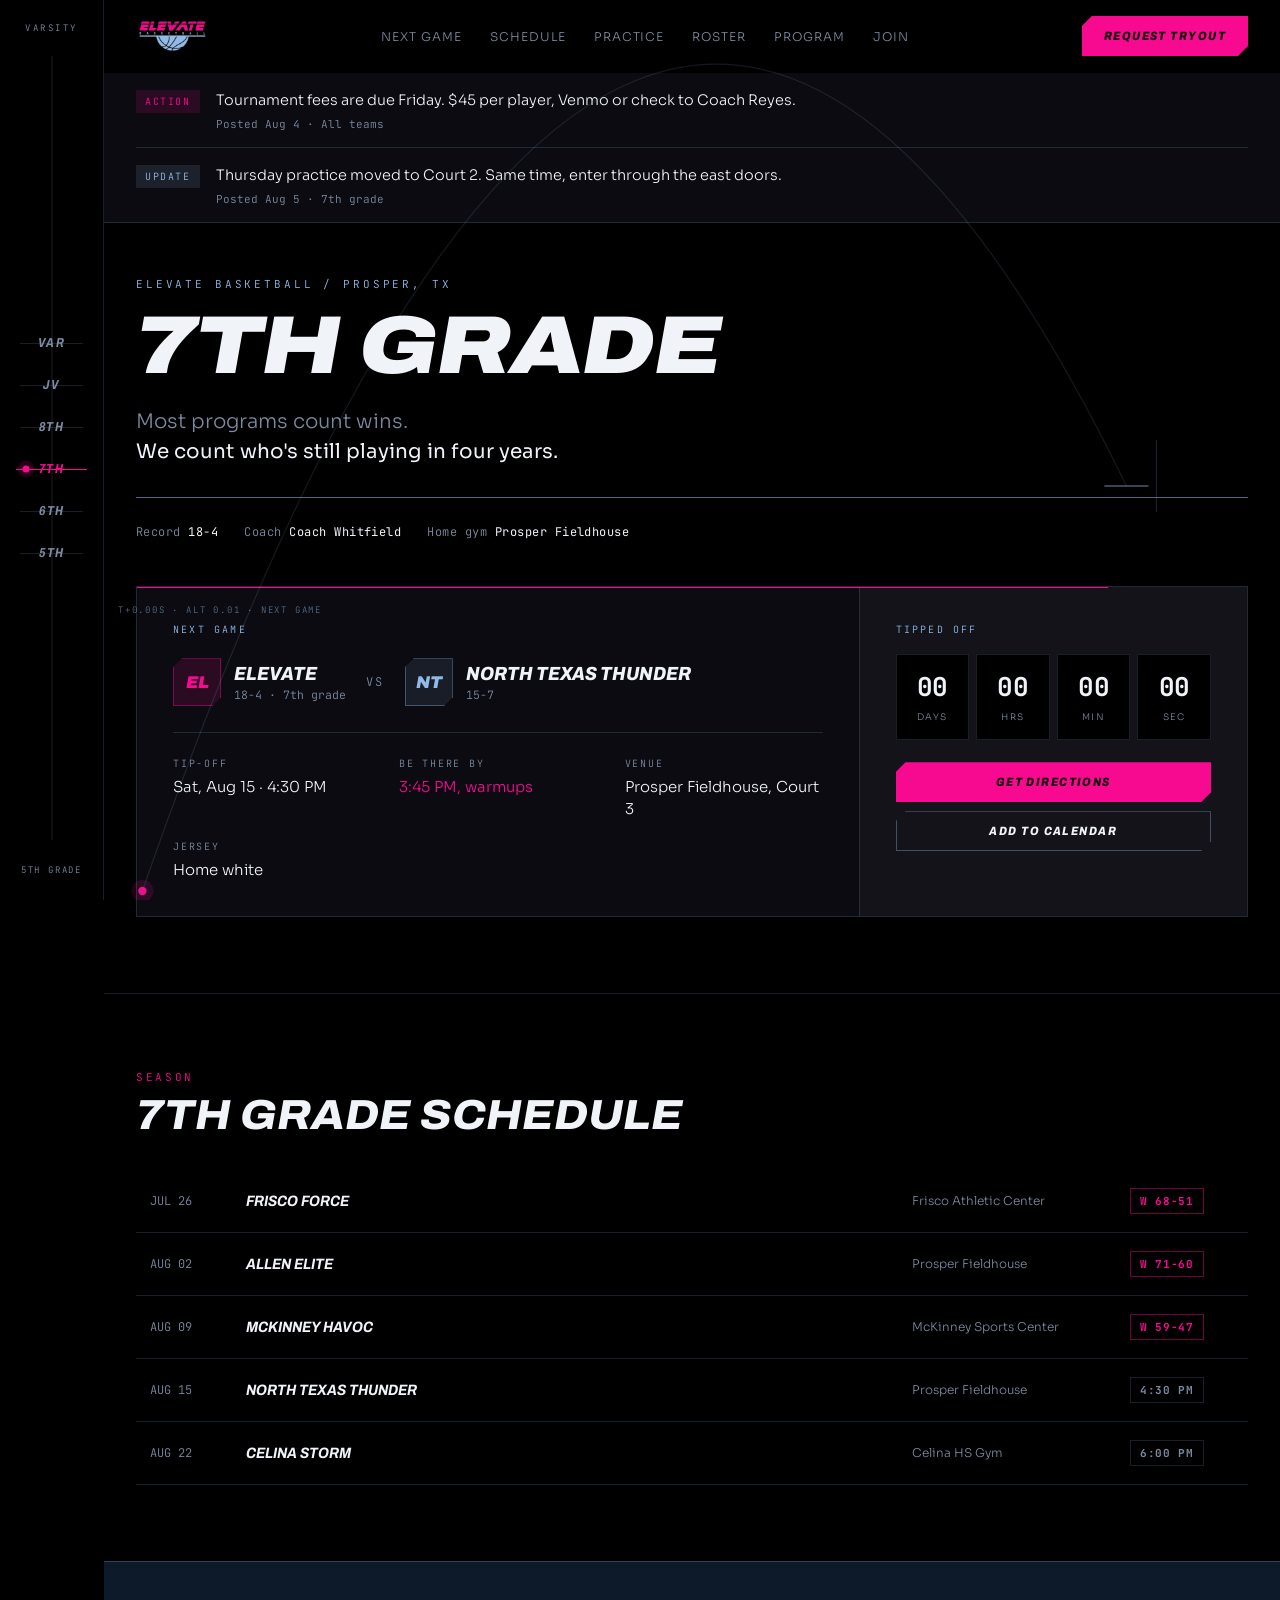
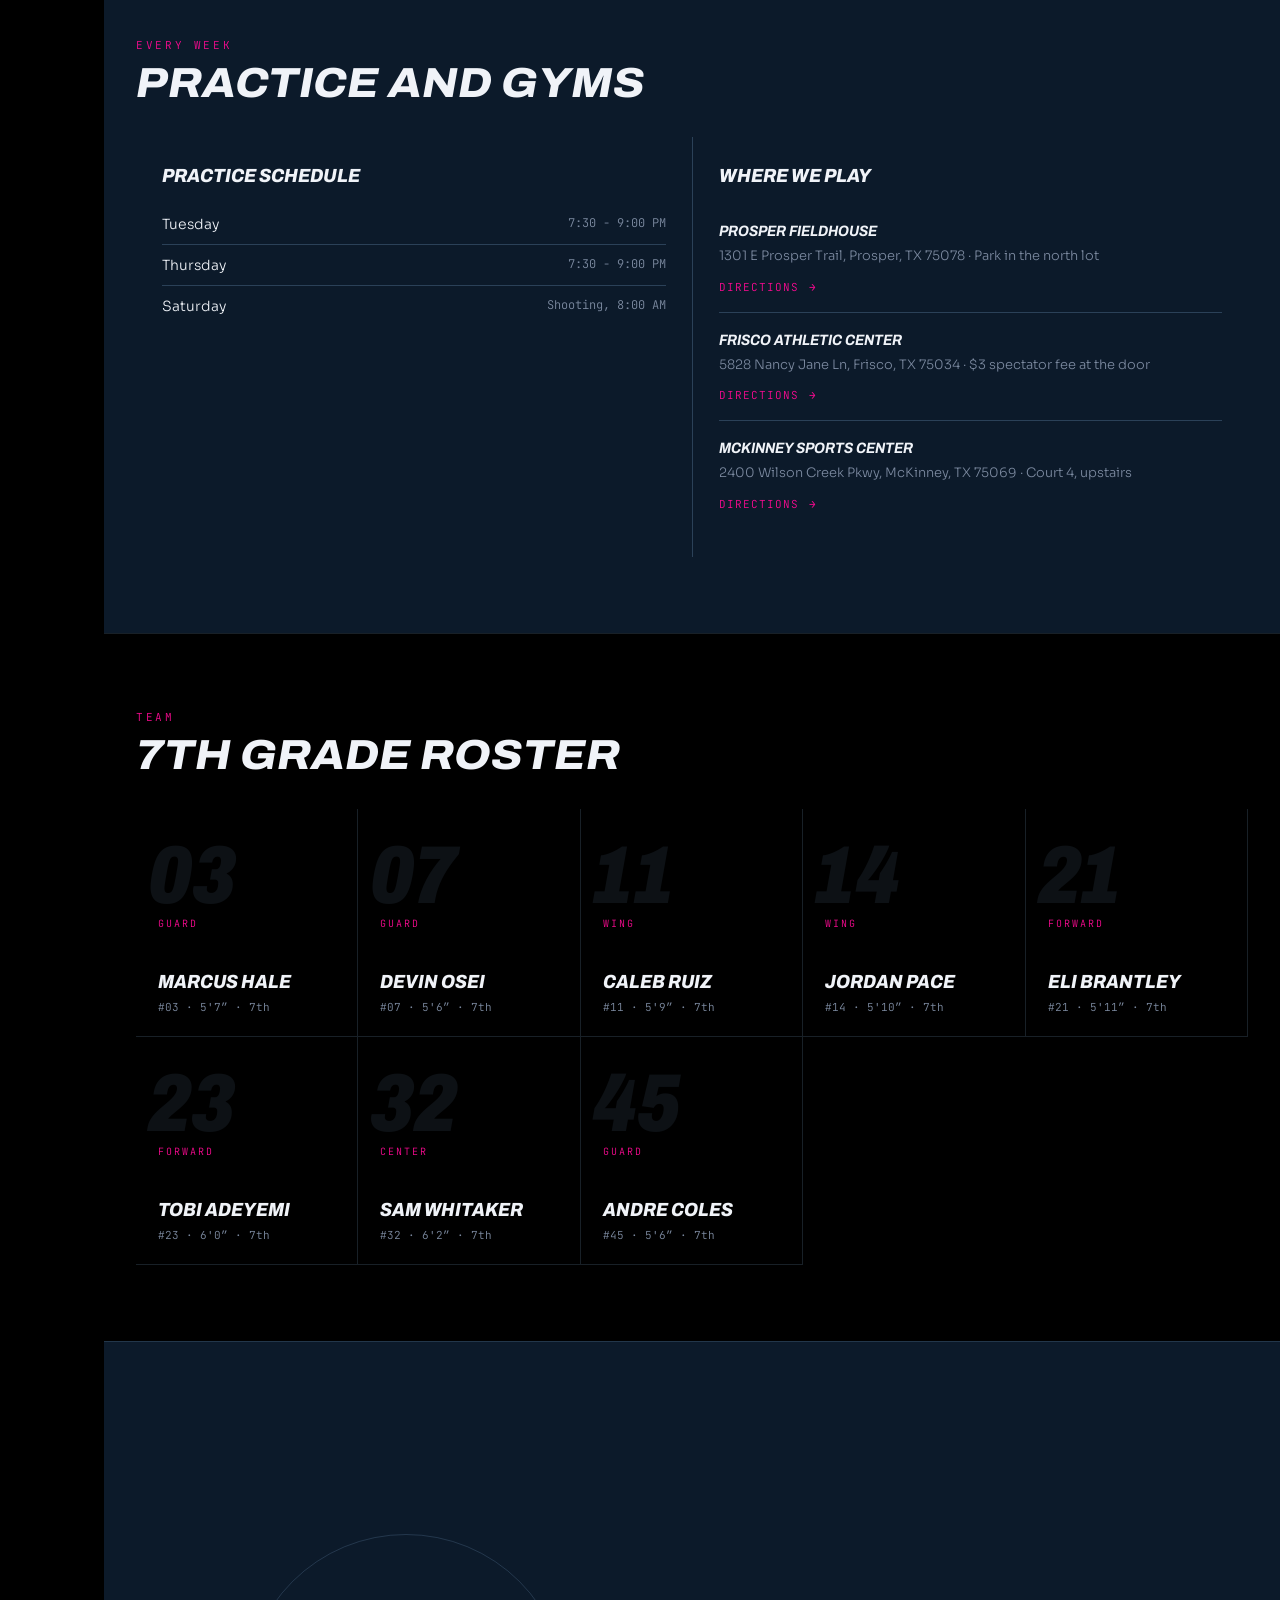
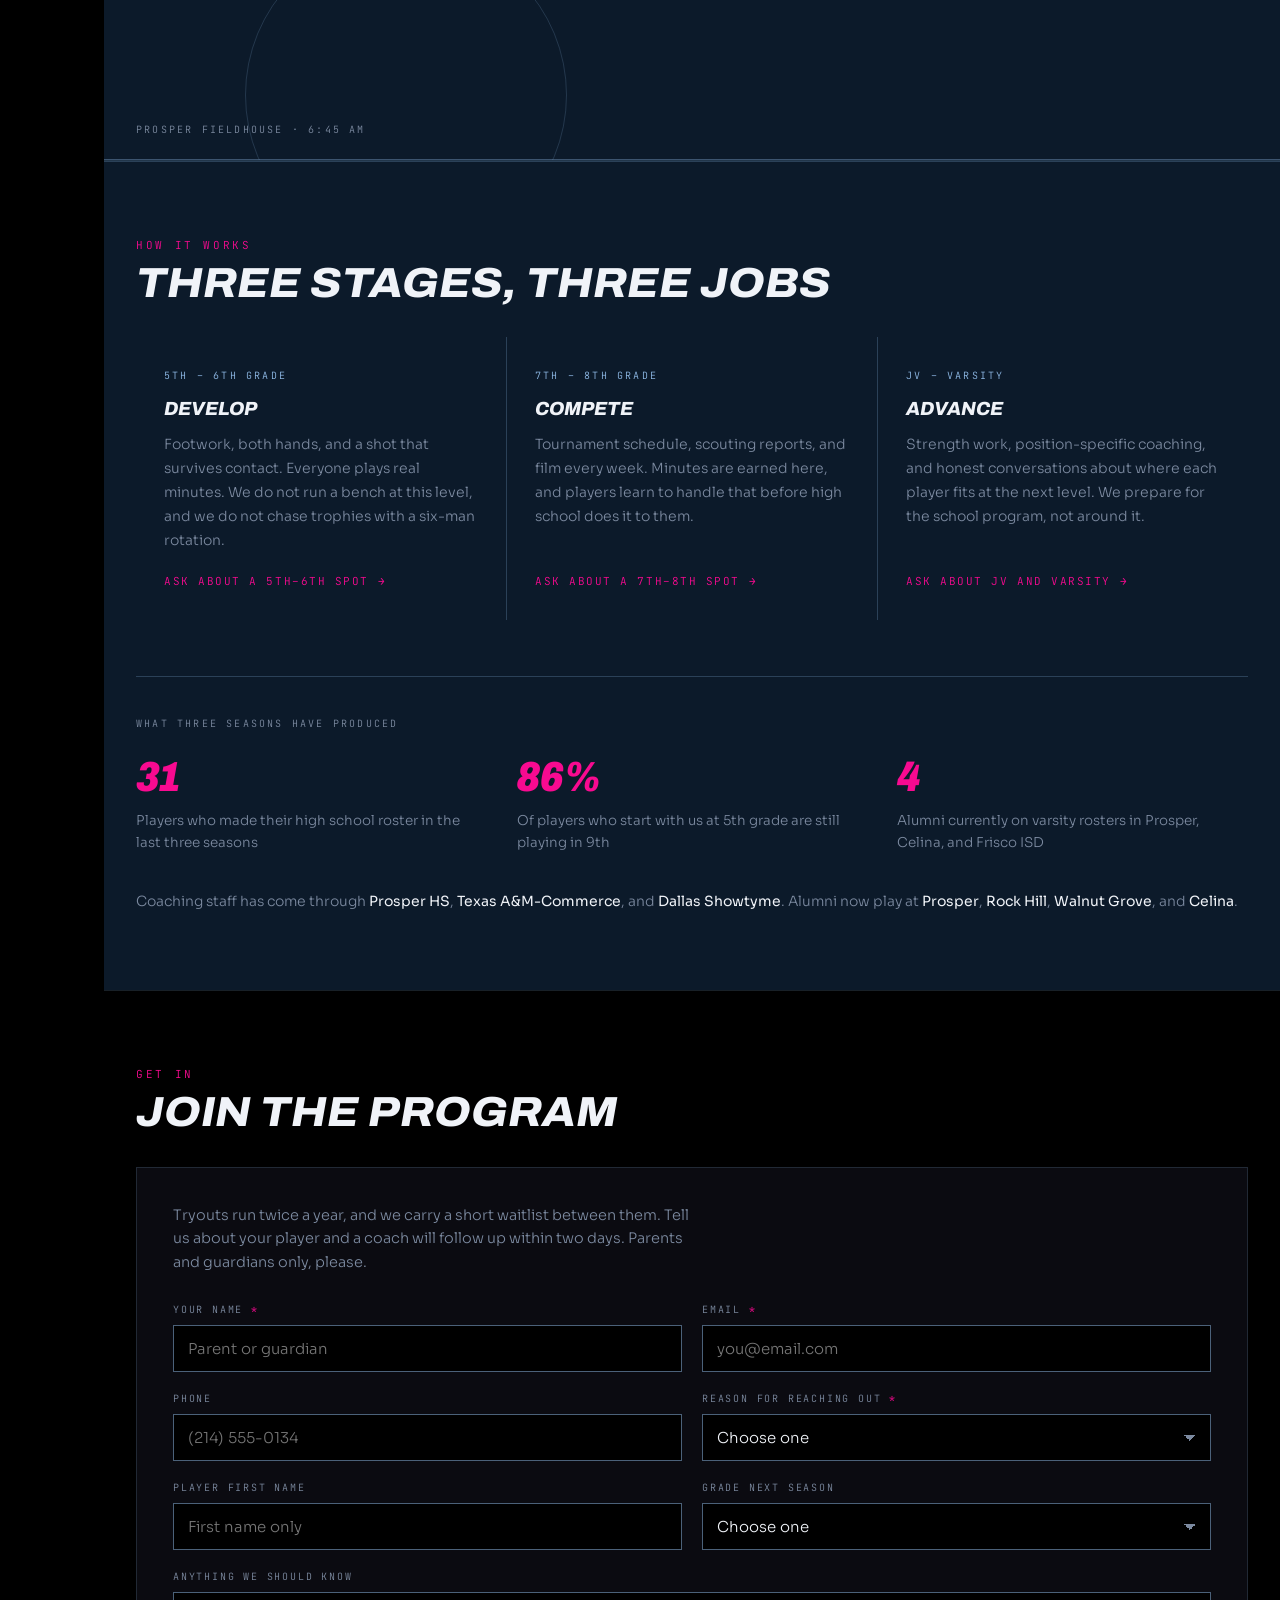
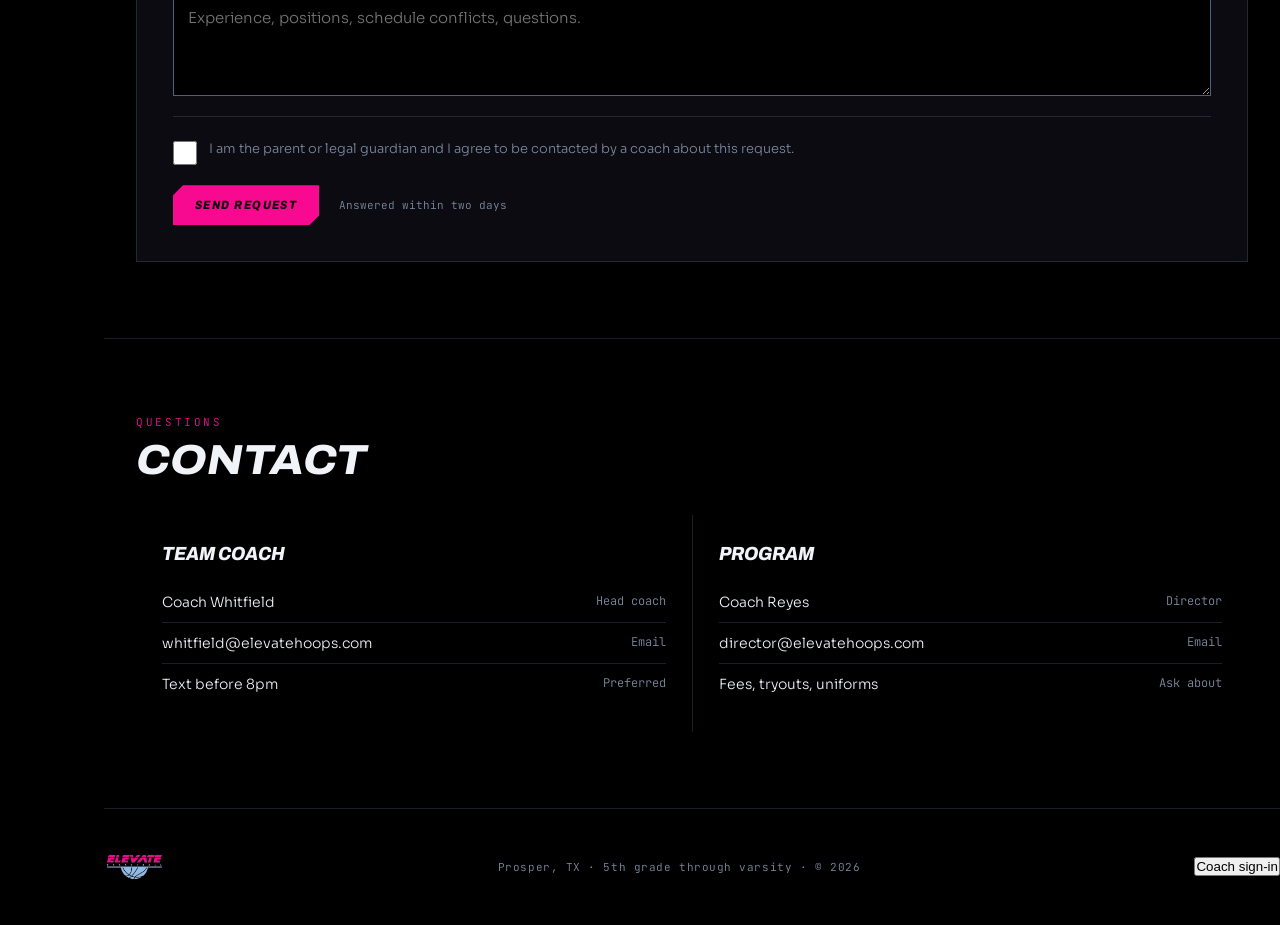
==== commit 0369b9ea: "Art direction: one arc, two grounds, and the substitution Acts on a three-way audit (art direction, " ====
--- a/index.html
+++ b/index.html
@@ -10,11 +10,19 @@
 <link rel="preconnect" href="https://fonts.gstatic.com" crossorigin>
 <link href="https://fonts.googleapis.com/css2?family=Archivo:ital,wdth,wght@0,62..125,300..900;1,62..125,300..900&family=Sora:wght@300;400;600&family=JetBrains+Mono:wght@400;700&display=swap" rel="stylesheet">
 <link rel="stylesheet" href="assets/site.css">
-<link rel="stylesheet" href="assets/console.css">
+<meta name="theme-color" content="#000000">
+<meta property="og:type" content="website">
+<meta property="og:title" content="Elevate Basketball — Prosper, TX">
+<meta property="og:description" content="Schedules, rosters, practice times and tryouts. 5th grade through varsity.">
+<meta property="og:image" content="assets/logo.jpg">
+<meta name="twitter:card" content="summary">
 </head>
 <body>
 
-<nav class="ladder" aria-label="Program teams">
+<a class="skip" href="#main">Skip to the schedule</a>
+<p id="live" class="sr-only" role="status" aria-live="polite"></p>
+
+<nav class="ladder" aria-label="Choose a team">
   <div class="ladder-cap" id="ladderTop">&nbsp;</div>
   <div class="rungs" id="rungs"><div class="spine"></div><div class="rmark" id="rmark"></div></div>
   <div class="ladder-foot" id="ladderFoot">&nbsp;</div>
@@ -22,9 +30,9 @@
 
 <div class="wrap" id="wrap">
 
-<div class="nav">
+<nav class="nav" aria-label="Sections">
   <div class="inner nav-in">
-    <a href="#top"><img class="logo" src="assets/logo.jpg" alt="Elevate Basketball"></a>
+    <a href="#top"><img class="logo" src="assets/logo.jpg" width="440" height="207" alt="Elevate Basketball"></a>
     <div class="nav-links">
       <a href="#game">Next game</a>
       <a href="#schedule">Schedule</a>
@@ -35,33 +43,47 @@
     </div>
     <a href="#join" class="btn">Request tryout</a>
   </div>
-</div>
-
-<div class="mrail" aria-label="Program teams"><div class="mrail-in" id="mrungs"></div></div>
-
-<section class="alerts" id="alerts" hidden>
-  <div class="inner" id="alertBody"></div>
+</nav>
+
+<div class="mrail" role="group" aria-label="Choose a team"><div class="mrail-in" id="mrungs"></div></div>
+
+<!-- Above-fold content is written out here as well as rendered by JS.
+     Shipping it empty and filling it after first paint was the whole of
+     the page's layout shift; the seed values are the same ones site.js
+     would draw a moment later, so nothing moves. -->
+<section class="alerts" id="alerts" aria-label="Announcements">
+  <div class="inner" id="alertBody">
+    <div class="alert">
+      <div class="alert-tag">Action</div>
+      <div><p>Tournament fees are due Friday. $45 per player, Venmo or check to Coach Reyes.</p><small>Posted Aug 4 · All teams</small></div>
+    </div>
+    <div class="alert">
+      <div class="alert-tag info">Update</div>
+      <div><p>Thursday practice moved to Court 2. Same time, enter through the east doors.</p><small>Posted Aug 5 · 7th grade</small></div>
+    </div>
+  </div>
 </section>
 
 <header class="head" id="top">
-  <canvas id="arcfx" aria-hidden="true"></canvas>
-  <div class="inner">
-    <div class="eyebrow" id="eyebrowLine">&nbsp;</div>
-    <h1 class="h1" id="teamTitle">&nbsp;</h1>
-    <p class="claim" id="claim">&nbsp;</p>
+  <div class="inner">
+    <div class="eyebrow" id="eyebrowLine">Elevate Basketball / Prosper, TX</div>
+    <h1 class="h1" id="teamTitle">7th grade</h1>
+    <p class="claim" id="claim">Most programs count wins.<br><b>We count who's still playing in four years.</b></p>
     <div class="cutline"></div>
     <div class="subline">
       <div>Record <b id="mRec">&mdash;</b></div>
       <div>Coach <b id="mCoach">&mdash;</b></div>
       <div>Home gym <b id="mGym">&mdash;</b></div>
     </div>
-    <a href="#game" class="cue">Scroll<span></span></a>
   </div>
 </header>
 
+<main id="main">
+
 <section class="sec" id="game" style="border-top:none;padding-top:0">
   <div class="inner">
-    <div class="game">
+    <h2 class="sr-only">Next game</h2>
+    <div class="game" id="gameCard">
       <div class="game-l">
         <div class="klabel">Next game</div>
         <div class="vs">
@@ -78,7 +100,7 @@
       </div>
       <div class="game-r">
         <div class="klabel" id="countLabel">Tip-off in</div>
-        <div class="count">
+        <div class="count" aria-hidden="true">
           <div class="cu"><b id="cd">--</b><span>Days</span></div>
           <div class="cu"><b id="ch">--</b><span>Hrs</span></div>
           <div class="cu"><b id="cm">--</b><span>Min</span></div>
@@ -95,14 +117,14 @@
 
 <section class="sec" id="schedule">
   <div class="inner">
-    <div class="sec-head"><div><span class="sec-n">01 / Season</span><h2 class="sec-t" id="schTitle">Schedule</h2></div></div>
+    <div class="sec-head"><div><span class="sec-n">Season</span><h2 class="sec-t" id="schTitle">Schedule</h2></div></div>
     <div id="schBody"></div>
   </div>
 </section>
 
-<section class="sec" id="week">
-  <div class="inner">
-    <div class="sec-head"><div><span class="sec-n">02 / Every week</span><h2 class="sec-t">Practice and gyms</h2></div></div>
+<section class="sec floor" id="week">
+  <div class="inner">
+    <div class="sec-head"><div><span class="sec-n">Every week</span><h2 class="sec-t">Practice and gyms</h2></div></div>
     <div class="two">
       <div class="cell">
         <h3>Practice schedule</h3>
@@ -118,14 +140,21 @@
 
 <section class="sec" id="roster">
   <div class="inner">
-    <div class="sec-head"><div><span class="sec-n">03 / Team</span><h2 class="sec-t" id="rosTitle">Roster</h2></div></div>
+    <div class="sec-head"><div><span class="sec-n">Team</span><h2 class="sec-t" id="rosTitle">Roster</h2></div></div>
     <div class="roster" id="rosBody"></div>
   </div>
 </section>
 
-<section class="sec" id="program">
-  <div class="inner">
-    <div class="sec-head"><div><span class="sec-n">04 / How it works</span><h2 class="sec-t" id="programTitle">Three years, three jobs</h2></div></div>
+<!-- The one photograph. Until there is one, the arc passes through an
+     empty floor-navy field, which is a composition rather than a gap. -->
+<section class="plate" id="plate" aria-hidden="true">
+  <div class="plate-media" id="plateMedia"></div>
+  <div class="inner plate-cap"><span id="plateLine"></span></div>
+</section>
+
+<section class="sec floor" id="program">
+  <div class="inner">
+    <div class="sec-head"><div><span class="sec-n">How it works</span><h2 class="sec-t" id="programTitle">Three years, three jobs</h2></div></div>
     <div class="pillars" id="pillarBody"></div>
     <div class="proof">
       <div class="proof-k" id="proofLabel"></div>
@@ -137,11 +166,11 @@
 
 <section class="sec" id="join">
   <div class="inner">
-    <div class="sec-head"><div><span class="sec-n">05 / Get in</span><h2 class="sec-t">Join the program</h2></div></div>
+    <div class="sec-head"><div><span class="sec-n">Get in</span><h2 class="sec-t">Join the program</h2></div></div>
 
     <div class="formwrap" id="formwrap">
       <p class="fintro" id="joinIntro"></p>
-      <div class="fgrid">
+      <form class="fgrid" id="joinForm" novalidate>
         <div class="field">
           <label for="f-name">Your name <b>*</b></label>
           <input id="f-name" type="text" autocomplete="name" placeholder="Parent or guardian">
@@ -187,28 +216,28 @@
           <label for="f-msg">Anything we should know</label>
           <textarea id="f-msg" placeholder="Experience, positions, schedule conflicts, questions."></textarea>
         </div>
-        <div class="trap"><label for="f-trap">Leave blank</label><input id="f-trap" type="text" tabindex="-1" autocomplete="off"></div>
-        <div class="consent">
-          <input id="f-consent" type="checkbox">
+        <div class="trap" aria-hidden="true"><label for="f-trap">Leave blank</label><input id="f-trap" type="text" tabindex="-1" autocomplete="off"></div>
+        <label class="consent" for="f-consent">
+          <input id="f-consent" type="checkbox" aria-describedby="m-consent">
           <span>I am the parent or legal guardian and I agree to be contacted by a coach about this request. <b id="m-consent" style="display:none;color:var(--ion);font-weight:400"> Required.</b></span>
-        </div>
+        </label>
         <div class="fsubmit">
-          <button class="btn" id="f-send" type="button">Send request</button>
-          <span class="fnote" id="f-note">Usually answered in 2 days</span>
-        </div>
-      </div>
-    </div>
-
-    <div class="sent" id="sent">
+          <button class="btn" id="f-send" type="submit">Send request</button>
+          <span class="fnote" id="f-note">Answered within two days</span>
+        </div>
+      </form>
+    </div>
+
+    <div class="sent" id="sent" tabindex="-1">
       <h3>Request sent</h3>
-      <p>A coach will reach out at the email you gave us. If it's urgent, text the program director at the number in the contact section below.</p>
+      <p id="sentBody"></p>
     </div>
   </div>
 </section>
 
 <section class="sec" id="contact">
   <div class="inner">
-    <div class="sec-head"><div><span class="sec-n">06 / Questions</span><h2 class="sec-t">Contact</h2></div></div>
+    <div class="sec-head"><div><span class="sec-n">Questions</span><h2 class="sec-t">Contact</h2></div></div>
     <div class="two">
       <div class="cell">
         <h3>Team coach</h3>
@@ -224,6 +253,8 @@
   </div>
 </section>
 
+</main>
+
 <footer class="inner foot">
   <img class="logo sm" src="assets/logo.jpg" alt="Elevate Basketball">
   <small id="footNote"></small>
@@ -236,8 +267,48 @@
 <script src="assets/seed.js"></script>
 <script src="assets/backend.js"></script>
 <script src="assets/site.js"></script>
-<script src="assets/hero.js"></script>
+<script src="assets/arc.js"></script>
 <script src="assets/form.js"></script>
-<script src="assets/console.js"></script>
+
+<!-- The edit console is coach-only. It was 43KB on every parent's phone
+     for a screen 99% of visitors never open, so it now loads on demand:
+     when the URL asks for it, when a coach taps sign-in, or when a
+     sign-in link comes back from email. -->
+<script>
+(function () {
+  var loading = false;
+  function loadConsole(cb) {
+    if (loading) return;
+    loading = true;
+    var css = document.createElement("link");
+    css.rel = "stylesheet";
+    css.href = "assets/console.css";
+    document.head.appendChild(css);
+    var js = document.createElement("script");
+    js.src = "assets/console.js";
+    js.onload = function () { if (cb) cb(); };
+    document.body.appendChild(js);
+  }
+  window.loadConsole = loadConsole;
+
+  var wanted = /(^|[?&])edit(=|&|$)/.test(location.search) ||
+               location.hash.indexOf("access_token") !== -1 ||
+               location.hash.indexOf("error") !== -1;
+  if (wanted) loadConsole();
+
+  var entry = document.getElementById("coachEntry");
+  if (entry) {
+    entry.addEventListener("click", function () {
+      loadConsole(function () { if (window.EditConsole) window.EditConsole.open(); });
+    });
+  }
+  document.addEventListener("keydown", function (e) {
+    if (e.key && e.key.toLowerCase() === "e" && e.ctrlKey && e.shiftKey) {
+      e.preventDefault();
+      loadConsole(function () { if (window.EditConsole) window.EditConsole.open(); });
+    }
+  });
+})();
+</script>
 </body>
 </html>
--- a/assets/site.css
+++ b/assets/site.css
@@ -5,8 +5,14 @@
   --void:#000000;
   --deep:#0B0B11;
   --panel:#131319;
+  /* Second ground. A gym floor under arena lights at 7:30 on a Tuesday.
+     Two grounds is what stops the page reading as "black with one accent". */
+  --floor:#0C1A2A;
   --line:rgba(144,187,232,.17);
   --line-2:rgba(144,187,232,.36);
+  /* Borders of real controls need 3:1 to be perceivable. --line is 1.19:1,
+     which is fine for decorative hairlines and not for an input. */
+  --line-ui:rgba(144,187,232,.52);
   --chalk:#F0F3F8;
   --dim:#7C8AA0;
   --rail:104px;
@@ -16,6 +22,40 @@
   --t3:19px;
   --t4:15px;
   --label:10px;
+
+  /* ── BALLISTIC ── a body under gravity. Never on data. */
+  --e-release:cubic-bezier(.12,.78,.28,1);   /* leaves the hand */
+  --e-hang:cubic-bezier(.34,.02,.28,1);      /* apex float */
+  --e-net:cubic-bezier(.2,1.24,.34,1);       /* absorbed, slight give */
+
+  /* ── INSTRUMENT ── a scoreboard. Never on bodies. */
+  --e-tick:cubic-bezier(.9,0,1,1);           /* mechanical */
+  --e-read:cubic-bezier(.2,0,0,1);           /* data settling, no bounce */
+
+  /* durations named for the sport */
+  --d-whistle:90ms;    /* acknowledgement */
+  --d-pass:190ms;      /* one element handing to another */
+  --d-shot:420ms;      /* something travelling */
+  --d-poss:760ms;      /* a sequence resolving */
+  --stag:34ms;         /* box-score row cadence */
+  --stag-max:170ms;
+}
+
+/* Reached by keyboard only. */
+.skip{
+  position:fixed;left:8px;top:-60px;z-index:300;
+  background:var(--ion);color:#12000A;
+  font-family:'JetBrains Mono',monospace;font-size:12px;
+  letter-spacing:.1em;text-transform:uppercase;
+  padding:12px 18px;text-decoration:none;
+  transition:top var(--d-pass) var(--e-read);
+}
+.skip:focus{top:8px}
+
+.sr-only{
+  position:absolute;width:1px;height:1px;
+  padding:0;margin:-1px;overflow:hidden;
+  clip:rect(0 0 0 0);clip-path:inset(50%);white-space:nowrap;border:0;
 }
 *{box-sizing:border-box;margin:0;padding:0}
 html{scroll-behavior:smooth}
@@ -65,9 +105,10 @@
 .head{padding:54px 0 0}
 .eyebrow{font-family:'JetBrains Mono',monospace;font-size:11px;letter-spacing:.26em;color:var(--peri);text-transform:uppercase;margin-bottom:18px}
 .h1{position:relative;display:inline-block;font-family:'Archivo',sans-serif;font-style:italic;font-variation-settings:'wdth' 118,'wght' 900;font-size:var(--t1);line-height:.9;text-transform:uppercase;letter-spacing:-.015em}
-.h1::after{content:'';position:absolute;left:-4px;right:-14px;top:50%;height:6px;background:var(--void);transform:translateY(-2px)}
+/* The free-throw semicircle used to hang below this rule and cut straight
+   through "Coach Whitfield" at every width. The court geometry now lives in
+   the arc spine, where it has room. */
 .cutline{position:relative;margin:30px 0 0;height:1px;background:var(--peri);opacity:.55}
-.cutline::after{content:'';position:absolute;left:52px;top:0;width:132px;height:66px;border:1px solid var(--peri);border-top:none;border-radius:0 0 132px 132px;opacity:.42}
 .claim{margin-top:24px;font-size:20px;line-height:1.5;max-width:520px;color:var(--dim);font-weight:300}
 .claim b{color:var(--chalk);font-weight:400}
 
@@ -158,15 +199,16 @@
 .field.full{grid-column:1/-1}
 .field label{font-family:'JetBrains Mono',monospace;font-size:10px;letter-spacing:.18em;color:var(--dim);text-transform:uppercase;margin-bottom:9px}
 .field label b{color:var(--ion);font-weight:400}
-.field input,.field select,.field textarea{background:var(--void);border:1px solid var(--line);color:var(--chalk);font-family:'Sora',sans-serif;font-size:15px;font-weight:300;padding:13px 14px;width:100%;transition:border-color .18s}
+.field input,.field select,.field textarea{background:var(--void);border:1px solid var(--line-ui);color:var(--chalk);font-family:'Sora',sans-serif;font-size:15px;font-weight:300;padding:13px 14px;width:100%;transition:border-color .18s}
 .field textarea{resize:vertical;min-height:104px;line-height:1.6}
 .field select{appearance:none;cursor:pointer;background-image:linear-gradient(45deg,transparent 50%,var(--dim) 50%),linear-gradient(135deg,var(--dim) 50%,transparent 50%);background-position:calc(100% - 20px) 20px,calc(100% - 14px) 20px;background-size:6px 6px;background-repeat:no-repeat}
-.field input:focus,.field select:focus,.field textarea:focus{outline:none;border-color:var(--ion)}
+.field input:focus-visible,.field select:focus-visible,.field textarea:focus-visible{outline:2px solid var(--peri);outline-offset:2px;border-color:var(--ion)}
+.field input:focus,.field select:focus,.field textarea:focus{border-color:var(--ion)}
 .field input.bad,.field select.bad,.field textarea.bad{border-color:var(--ion)}
 .field .msg{font-family:'JetBrains Mono',monospace;font-size:11px;color:var(--ion);margin-top:7px;display:none}
 .field .msg.show{display:block}
-.consent{grid-column:1/-1;display:flex;gap:12px;align-items:flex-start;border-top:1px solid var(--line);padding-top:22px}
-.consent input{width:18px;height:18px;flex:none;margin-top:2px;accent-color:var(--ion)}
+.consent{grid-column:1/-1;cursor:pointer;display:flex;gap:12px;align-items:flex-start;border-top:1px solid var(--line);padding-top:22px}
+.consent input{width:24px;height:24px;flex:none;margin-top:2px;accent-color:var(--ion)}
 .consent span{font-size:13px;color:var(--dim);line-height:1.6}
 .fsubmit{grid-column:1/-1;display:flex;align-items:center;gap:20px;flex-wrap:wrap}
 .fnote{font-family:'JetBrains Mono',monospace;font-size:11px;color:var(--dim)}
@@ -196,46 +238,32 @@
 @media(prefers-reduced-motion:reduce){*{transition:none!important}html{scroll-behavior:auto}}
 
 /* ================= motion ================= */
-.rv{opacity:0;transform:translateY(24px);will-change:opacity,transform}
+.rv{opacity:0;transform:translateY(14px);will-change:opacity,transform}
+.rv.in{will-change:auto}
 .rv.in{opacity:1;transform:none}
 .draw{transform:scaleX(0);transform-origin:left}
 .draw.in{transform:scaleX(1)}
-.cutline.draw::after{opacity:0}
-.cutline.draw.in::after{opacity:.42}
-.cue{display:inline-flex;align-items:center;gap:13px;font-family:'JetBrains Mono',monospace;font-size:10px;letter-spacing:.24em;color:var(--dim);text-transform:uppercase;text-decoration:none;margin:-20px 0 44px}
-.cue span{width:1px;height:30px;background:var(--peri);display:block;transform-origin:top}
-.cue:hover{color:var(--chalk)}
 .rmark{position:absolute;left:50%;top:0;width:7px;height:7px;background:var(--ion);border-radius:50%;transform:translate(-50%,-50%);box-shadow:0 0 0 5px rgba(248,10,144,.15);opacity:0;z-index:2;pointer-events:none}
-.nav.tight .nav-in{height:58px}
-.nav.tight .logo{height:27px}
+.nav.tight .nav-in>*{transform:scale(.87);transform-origin:left center}
+
 .pillar a i,.gym a i{display:inline-block;font-style:normal;margin-left:9px}
 .pillar a:hover i,.gym a:hover i{transform:translateX(7px)}
 .pl,.row,.clip{will-change:auto}
 
 @media(prefers-reduced-motion:no-preference){
-  .rv{transition:opacity .85s cubic-bezier(.16,1,.3,1),transform .85s cubic-bezier(.16,1,.3,1)}
-  .draw{transition:transform 1.05s cubic-bezier(.16,1,.3,1)}
-  .cutline.draw::after{transition:opacity .7s .4s}
-  .rmark{transition:top .5s cubic-bezier(.34,1.35,.5,1),opacity .3s}
-  .nav-in,.logo{transition:height .35s cubic-bezier(.16,1,.3,1)}
-  .pillar a i,.gym a i{transition:transform .28s cubic-bezier(.16,1,.3,1)}
-  .cue span{animation:dive 2s ease-in-out infinite}
-}
-@keyframes dive{0%,100%{transform:scaleY(.3);opacity:.25}50%{transform:scaleY(1);opacity:1}}
-
-/* ================= hero animation ================= */
+  .rv{transition:opacity 340ms var(--e-read),transform 340ms var(--e-read)}
+  .draw{transition:transform 620ms var(--e-read)}
+  .rmark{transition:top var(--d-pass) var(--e-tick),opacity var(--d-pass)}
+  .nav-in>*{transition:transform var(--d-pass) var(--e-read)}
+  .pillar a i,.gym a i{transition:transform var(--d-pass) var(--e-release)}
+  }
+50%{transform:scaleY(1);opacity:1}}
+
 .head{position:relative;overflow:hidden;min-height:520px}
 .head .inner{position:relative;z-index:2}
-#arcfx{
-  position:absolute;top:0;right:0;height:100%;width:62%;
-  pointer-events:none;z-index:1;
-  -webkit-mask-image:linear-gradient(to right,transparent 0%,#000 34%,#000 100%);
-  mask-image:linear-gradient(to right,transparent 0%,#000 34%,#000 100%);
-}
 @media(max-width:900px){
   .head{min-height:0}
-  #arcfx{width:100%;opacity:.42;-webkit-mask-image:linear-gradient(to bottom,transparent 0%,#000 45%);mask-image:linear-gradient(to bottom,transparent 0%,#000 45%)}
-}
+  }
 
 /* ================= silk ================= */
 
@@ -250,18 +278,17 @@
 html.fonts-loading .h1,html.fonts-loading .sec-t,html.fonts-loading .mark{opacity:0}
 .h1,.sec-t{transition:opacity .3s ease}
 
-/* heading words stagger */
-.w{display:inline-block;opacity:0;transform:translateY(.38em)}
-.w.in{opacity:1;transform:none}
-
-/* pointer-tracked glow on cards */
+
+/* Pointer glow survives on the four program pillars only. Across a
+   20-card roster it measured 50fps and a 53ms long task, and the jersey
+   numeral warming to pink already says "hovered" in the site's own voice. */
 .pl,.pillar{position:relative;isolation:isolate}
 .pl>*,.pillar>*{position:relative;z-index:1}
-.pl::before,.pillar::before{
+.pillar::before{
   content:'';position:absolute;inset:0;z-index:0;opacity:0;
   background:radial-gradient(240px circle at var(--mx,50%) var(--my,50%),rgba(248,10,144,.13),transparent 68%);
 }
-.pl:hover::before,.pillar:hover::before{opacity:1}
+.pillar:hover::before{opacity:1}
 
 /* schedule rows get an accent that wipes in from centre */
 .row{position:relative}
@@ -273,9 +300,9 @@
 
 /* countdown digits roll rather than snap */
 .cu b{display:block;position:relative}
-.cu b.roll{animation:roll .42s cubic-bezier(.16,1,.3,1)}
+.cu b.roll{animation:roll var(--d-whistle) var(--e-tick)}
 @keyframes roll{
-  0%{transform:translateY(-52%);opacity:0}
+  0%{transform:translateY(-38%);opacity:.3}
   100%{transform:translateY(0);opacity:1}
 }
 
@@ -283,16 +310,195 @@
 .mrail{scroll-snap-type:x proximity;overscroll-behavior-x:contain}
 .mrail button{scroll-snap-align:center}
 
-/* cross-fade the whole page body on team switch */
-::view-transition-old(root),::view-transition-new(root){animation-duration:.42s}
+/* ============================================================
+   THE SUBSTITUTION
+   The old full-page cross-fade snapshotted a 1440x4000 document twice
+   and cost a 118ms long task and a 250ms frame on a mid-range Android,
+   to produce a grey wash. Only two elements transition now: the name
+   arcs (ballistic), the marker snaps (instrument). Everything else on
+   the page holds perfectly still, which is what makes the moving parts
+   read as deliberate.
+   ============================================================ */
+html.switching{view-transition-name:none}
+#teamTitle{view-transition-name:team-title}
+.rmark{view-transition-name:mark}
+
+::view-transition-group(team-title){animation-duration:var(--d-shot)}
+::view-transition-old(team-title){animation:sub-out var(--d-pass) var(--e-tick) both}
+::view-transition-new(team-title){animation:sub-in var(--d-shot) var(--e-net) both}
+@keyframes sub-out{to{opacity:0;transform:translateY(-.16em) skewX(-5deg)}}
+@keyframes sub-in{from{opacity:0;transform:translateY(.20em) skewX(5deg)}}
+
+/* a position indicator, not a body: it snaps */
+::view-transition-group(mark){animation-duration:var(--d-pass);animation-timing-function:var(--e-tick)}
 
 @media(prefers-reduced-motion:no-preference){
   .nav{transition:border-color .4s ease,background .4s ease}
-  .w{transition:opacity .6s cubic-bezier(.16,1,.3,1),transform .6s cubic-bezier(.16,1,.3,1)}
-  .pl::before,.pillar::before{transition:opacity .35s ease}
-  .row::after{transition:transform .3s cubic-bezier(.16,1,.3,1)}
+  .pillar::before{transition:opacity .35s ease}
+  .row::after{transition:transform var(--d-pass) var(--e-read)}
+  .row::before{transition:transform var(--d-pass) var(--e-read)}
+  .row .pill{transition:color var(--d-pass) 90ms var(--e-read)}
 }
 @media(prefers-reduced-motion:reduce){
-  .w{opacity:1;transform:none}
-  ::view-transition-old(root),::view-transition-new(root){animation:none}
-}
+  ::view-transition-group(team-title),::view-transition-group(mark){animation:none}
+}
+
+/* ============================================================
+   TWO GROUNDS
+   Void black carries data. Floor navy carries place. Alternating
+   them irregularly — black, black, floor, black, floor — is what
+   stops the page reading as one uninterrupted dark field.
+   ============================================================ */
+
+.sec.floor{background:var(--floor)}
+.sec.floor .pillar{background:var(--floor)}
+.sec.floor .cell{background:var(--floor)}
+/* Hairlines have to work harder on the lighter ground. */
+.sec.floor{--line:rgba(144,187,232,.24);--line-2:rgba(144,187,232,.42)}
+
+/* ============================================================
+   THE PLATE
+   One photograph, eventually. Until then the arc passes through a
+   floor-navy field with court geometry in it, which is a composition
+   rather than a hole where an image should be.
+   ============================================================ */
+
+.plate{position:relative;height:clamp(240px,34vw,420px);background:var(--floor);border-top:1px solid var(--line);border-bottom:1px solid var(--line);overflow:hidden}
+.plate-media{position:absolute;inset:0;background-size:cover;background-position:center}
+/* The empty state: a half-court key drawn in hairline, off to one side. */
+.plate:not(.has-photo)::after{
+  content:'';position:absolute;left:12%;bottom:-96px;
+  width:min(320px,42vw);aspect-ratio:1;
+  border:1px solid var(--line-2);border-radius:50%;
+  opacity:.5;
+}
+.plate:not(.has-photo)::before{
+  content:'';position:absolute;left:0;right:0;bottom:0;height:1px;background:var(--line-2);
+}
+.plate.has-photo .plate-media{filter:grayscale(1) contrast(1.12)}
+.plate-cap{position:absolute;left:0;right:0;bottom:22px;pointer-events:none}
+.plate-cap span{
+  font-family:'JetBrains Mono',monospace;font-size:10px;
+  letter-spacing:.22em;text-transform:uppercase;color:var(--dim);
+}
+
+/* ============================================================
+   THE ARC SPINE
+   One shot, from the foot of the ladder to the rim above Join.
+   Fixed, behind everything, pointer-transparent.
+   ============================================================ */
+
+/* Sits above the page's opaque section grounds but below the sticky nav,
+   and screens rather than paints — so it reads as a tracking overlay laid
+   over the broadcast, not a line drawn across the text. */
+.arc{position:fixed;inset:0;z-index:55;pointer-events:none;mix-blend-mode:screen}
+.wrap{position:relative;z-index:1}
+.arc path{fill:none;stroke:var(--ion);stroke-width:1.25;vector-effect:non-scaling-stroke}
+.arc .arc-track{stroke:var(--peri);opacity:.13}
+.arc .arc-live{opacity:.34}
+.arc .arc-ball{fill:var(--ion);opacity:.9}
+.arc .arc-glow{fill:var(--ion);opacity:.14}
+@media(max-width:900px){
+  /* On a phone the arc would cross the whole reading column. Keep the
+     telemetry, drop the line to a whisper. */
+  .arc .arc-live{opacity:.2}
+  .arc .arc-track{opacity:.08}
+  .arc-read{display:none}
+}
+.arc-read{
+  position:fixed;left:calc(var(--rail) + 14px);
+  font-family:'JetBrains Mono',monospace;font-size:9px;
+  letter-spacing:.2em;text-transform:uppercase;color:var(--peri);
+  opacity:.55;pointer-events:none;z-index:2;
+}
+
+/* ============================================================
+   CONTENT THAT DOES NOT FIT
+   A coach pasting a bracket URL used to push the document to
+   3388px inside an overflow-hidden body, silently amputating it.
+   ============================================================ */
+
+.alert p,.alert small,.gym p,.gym b,.meta-v,.pl-n,.row-o,.row-v,.prow>div,.proof-i span,.pillar p{overflow-wrap:anywhere}
+.prow,.prow>div{min-width:0}
+.meta,.meta>div{min-width:0}
+
+/* Empty grid tracks used to show the container colour as a slab. */
+.roster{background:transparent;gap:0}
+.pl{border-right:1px solid var(--line);border-bottom:1px solid var(--line)}
+
+/* The marker sat on top of the label, striking through the active team.
+   It belongs on the spine. */
+.rmark{left:calc(50% - 26px)}
+.rung[aria-current="true"]::before{left:4px;right:4px}
+
+/* The mobile team strip scrolls; say so, the way the console does. */
+.mrail{-webkit-mask-image:linear-gradient(to right,#000 90%,transparent 100%);mask-image:linear-gradient(to right,#000 90%,transparent 100%)}
+
+/* Empty and unavailable states, in the site's voice rather than blank space. */
+.empty{
+  padding:34px 0;border-top:1px solid var(--line);
+  font-family:'JetBrains Mono',monospace;font-size:12px;
+  letter-spacing:.06em;color:var(--dim);line-height:1.9;
+}
+.nogame{padding:38px 36px}
+.nogame b{display:block;font-family:'Archivo',sans-serif;font-style:italic;font-variation-settings:'wdth' 96,'wght' 800;font-size:var(--t3);text-transform:uppercase;font-weight:400;margin-bottom:10px}
+.nogame p{font-size:14px;color:var(--dim);line-height:1.7;max-width:420px}
+
+/* A schedule row reads like a broadcast scrub on hover. */
+.row::before{
+  content:'';position:absolute;inset:auto 0 0 0;height:1px;
+  background:linear-gradient(90deg,transparent,var(--ion),transparent);
+  transform:scaleX(0);transform-origin:left;
+}
+.row:hover::before{transform:scaleX(1)}
+.row:hover .pill{color:var(--chalk)}
+
+/* ============================================================
+   PRINT
+   A parent printing the schedule for the fridge is the most
+   predictable thing anyone does with this page.
+   ============================================================ */
+
+@media print{
+  :root{--rail:0px}
+  .ladder,.mrail,.nav,.arc,.arc-read,.count,.stack,#join,#plate,.foot-edit,.ed,.skip{display:none!important}
+  html,body{background:#fff;color:#000}
+  .wrap{padding-left:0}
+  .inner{max-width:none;padding:0}
+  .sec,.sec.floor{background:#fff;padding:14pt 0;border-top:1px solid #999;break-inside:avoid}
+  .alerts{background:#fff;border-bottom:1px solid #999}
+  .h1,.sec-t,.pl-n,.row-o,.gym b{color:#000}
+  .claim,.row-d,.row-v,.pl-d,.proof-k,.meta-k,.alert small{color:#333}
+  .game,.cell,.pl,.pillar{background:#fff;border-color:#999}
+  .pl-no{display:none}
+  .row,.pl,.gym,.prow,.alert{break-inside:avoid}
+  #schedule,#roster{break-before:page}
+  .pill{box-shadow:none;border:1px solid #666;color:#000}
+  a[href^="http"]::after{content:" (" attr(href) ")";font-size:8pt;color:#555}
+  @page{margin:14mm}
+}
+
+/* the shot clock — see site.js shotClock() */
+.game{position:relative}
+.game::before{
+  content:'';position:absolute;inset:0 0 auto 0;height:1px;z-index:2;
+  background:var(--ion);transform-origin:left;transform:scaleX(var(--sc,1));
+}
+@media(prefers-reduced-motion:no-preference){
+  .game::before{transition:transform 1000ms linear}
+  /* the reset is an instrument snapping back, not a body easing */
+  .game.reset::before{transition:transform 170ms steps(8,end)}
+}
+@media(prefers-reduced-motion:reduce){
+  .game::before{transform:scaleX(1)}
+}
+
+/* no fixture: the card says so instead of showing five em-dashes */
+.game.no-game .vs-x,.game.no-game .crest.opp{opacity:.35}
+.game.no-game .meta-v em{color:var(--dim)}
+
+/* the rim the arc arrives at, and the net taking the shot */
+.arc .arc-rim{stroke:var(--peri);stroke-width:1.5;opacity:.5}
+.arc .arc-board{stroke:var(--peri);stroke-width:1;opacity:.2}
+.arc .arc-ripple{fill:none;stroke:var(--ion);stroke-width:1.5;opacity:0}
+@media(prefers-reduced-motion:reduce){.arc .arc-ripple{display:none}}
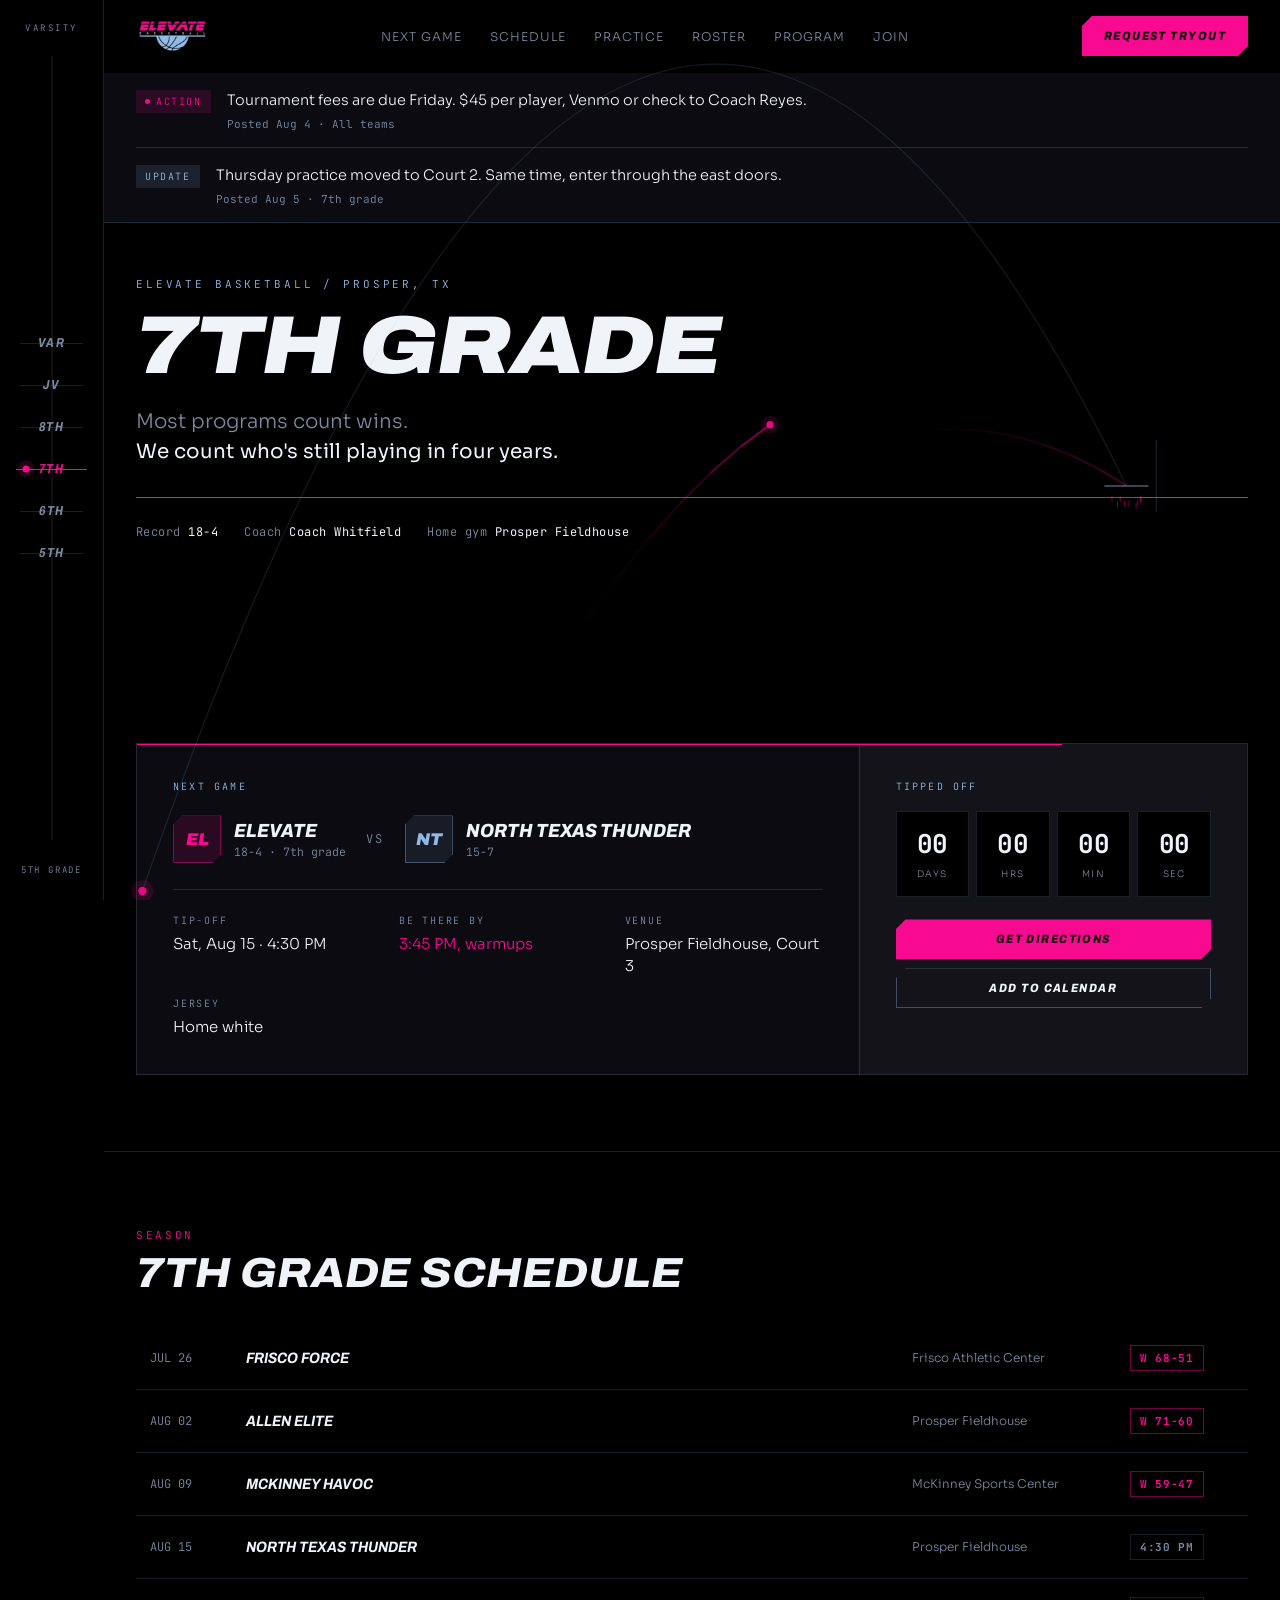
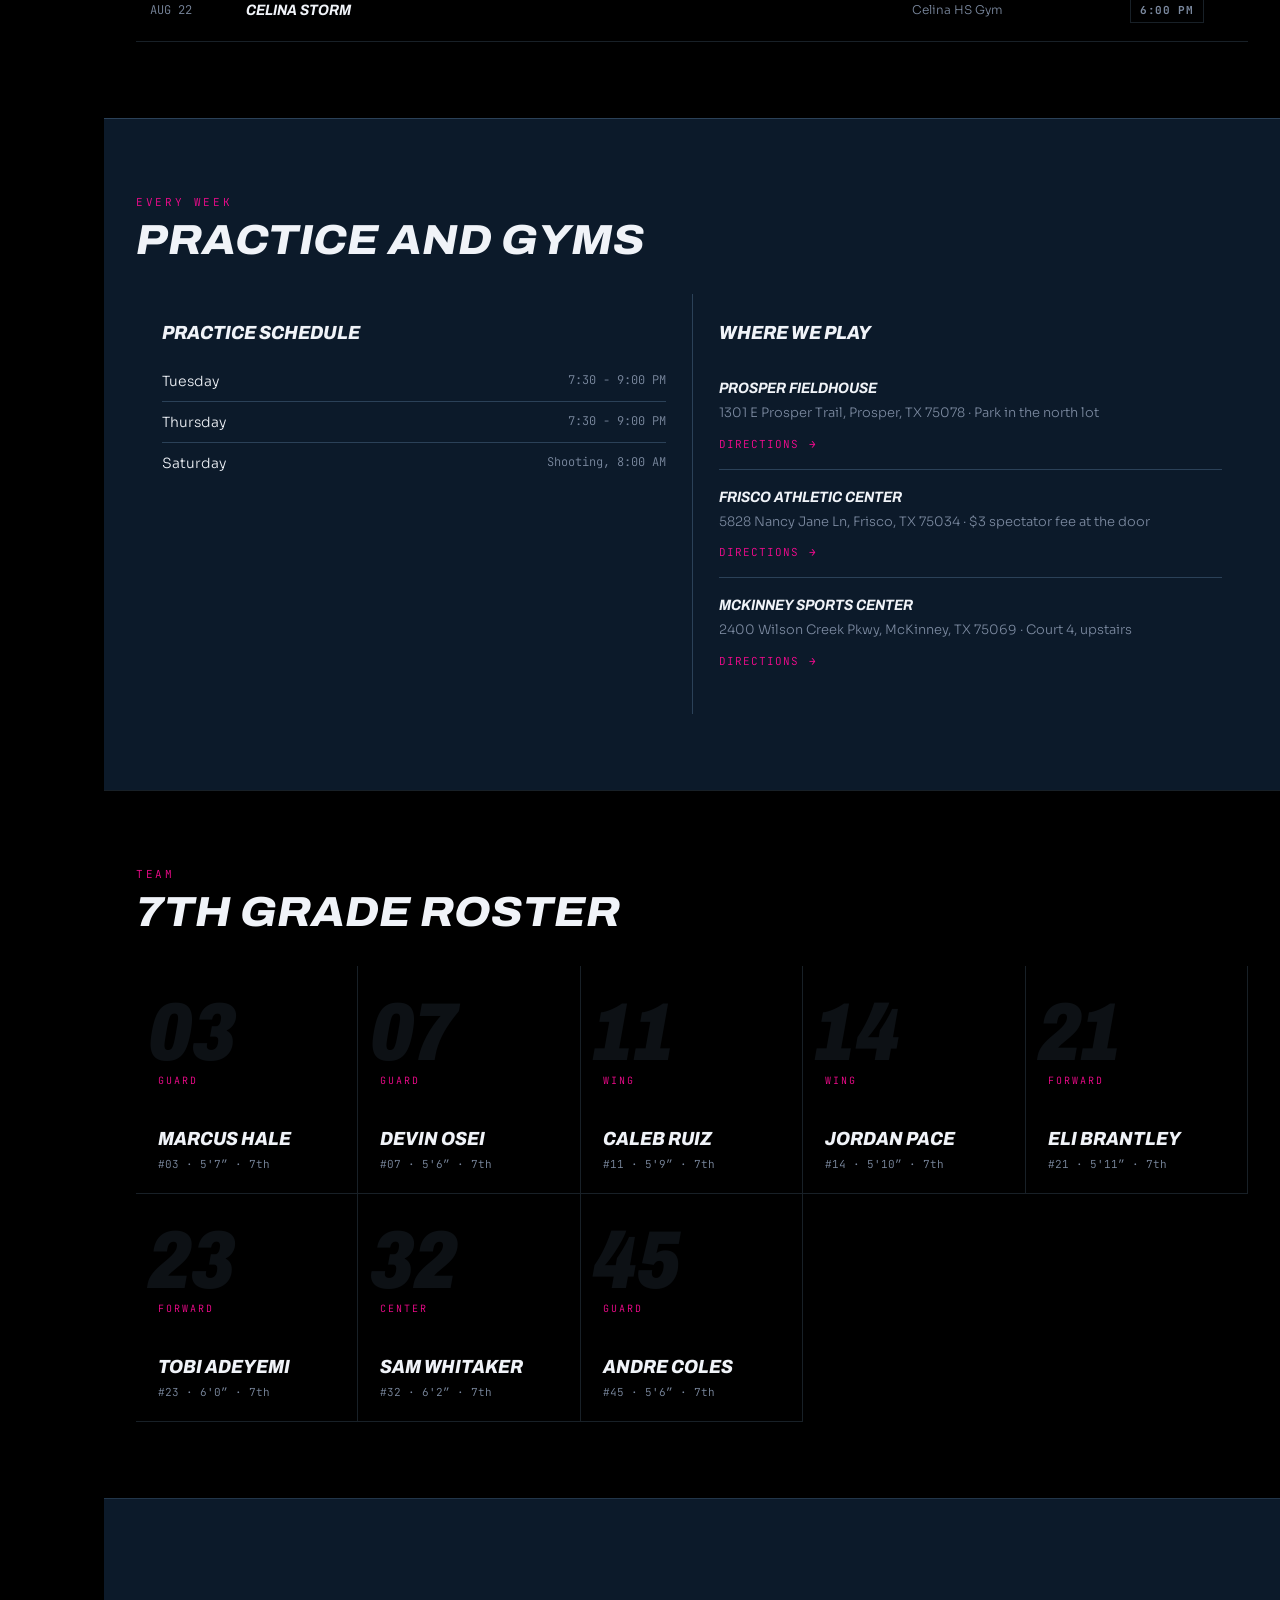
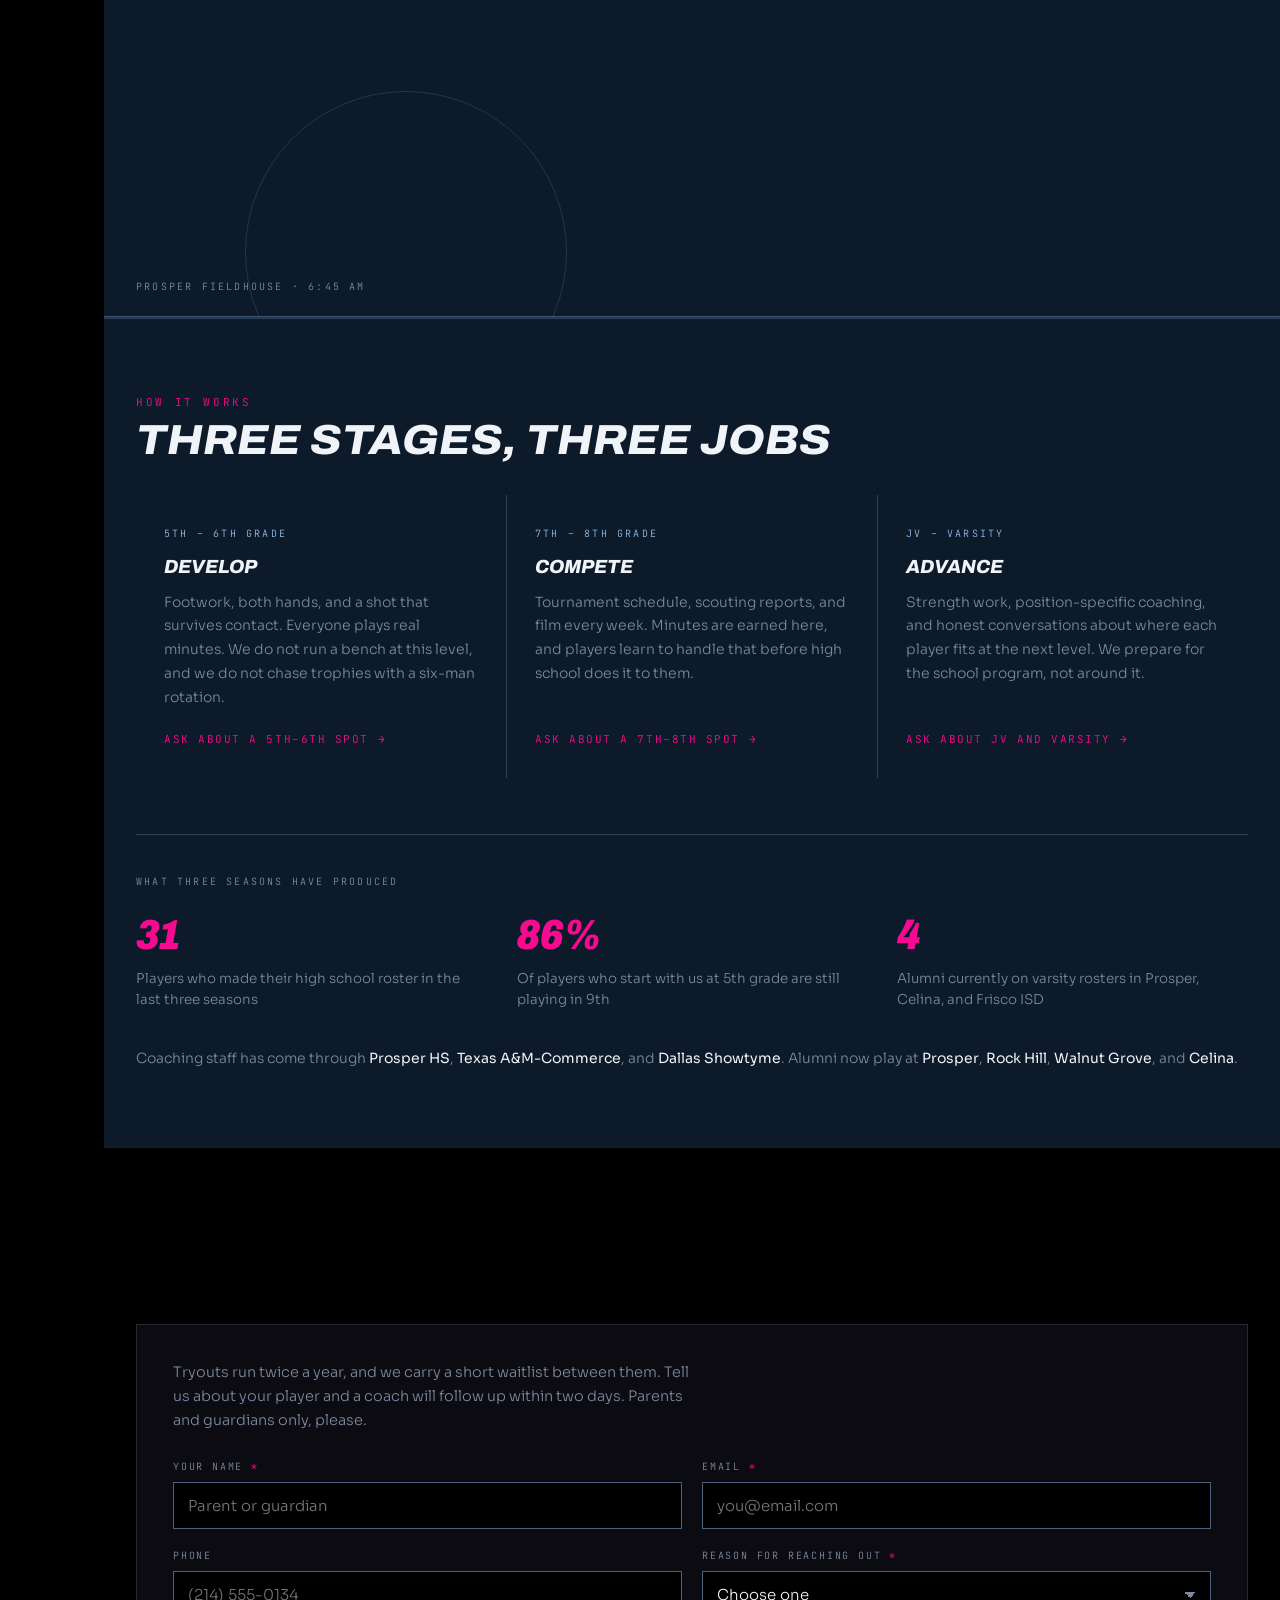
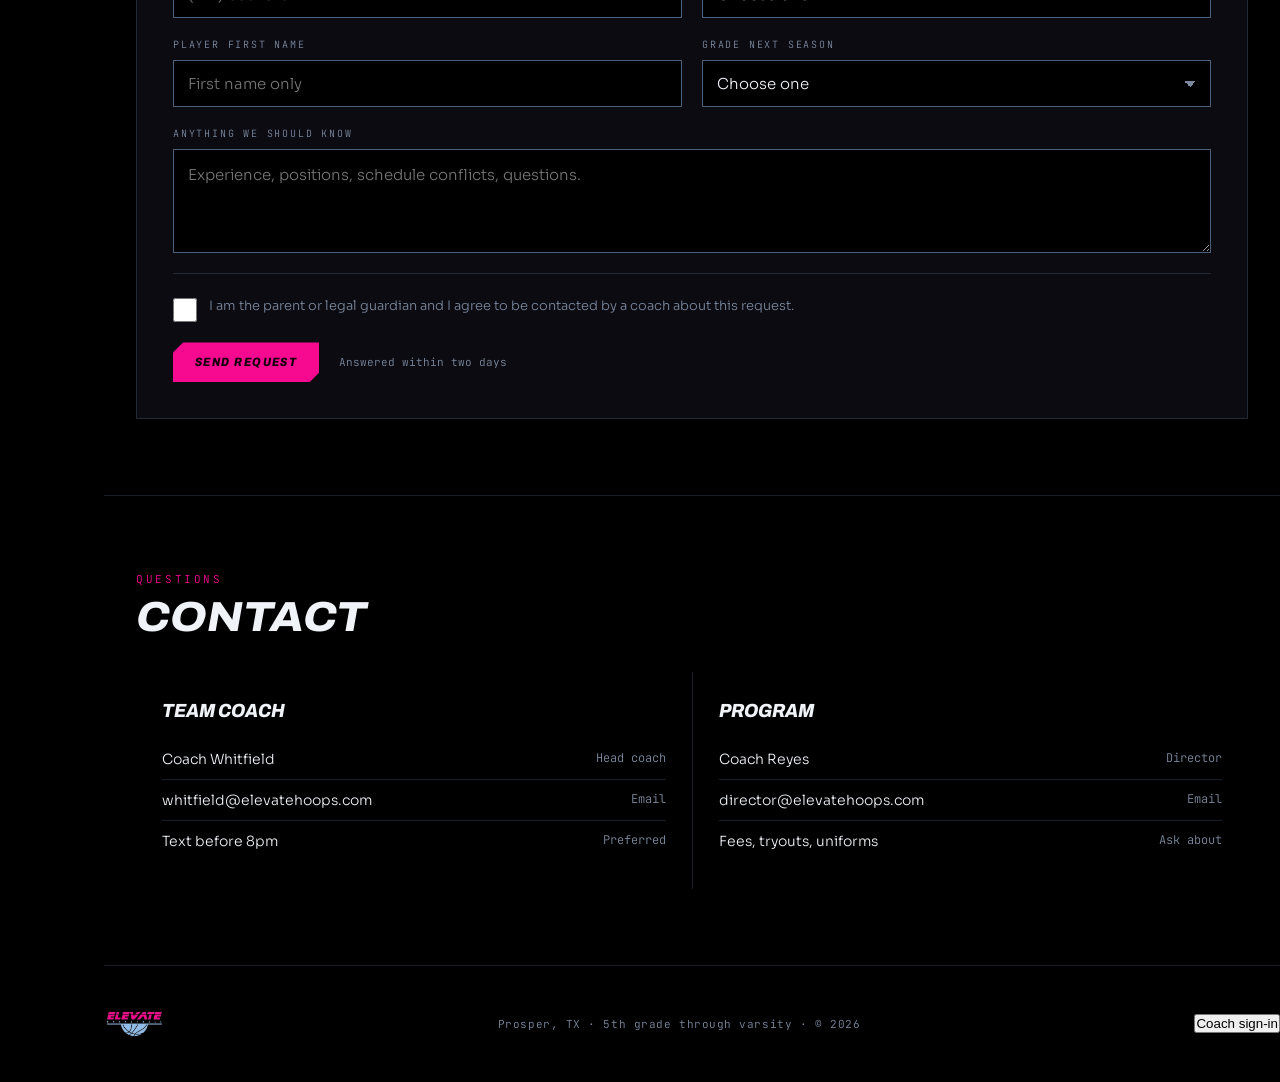
==== commit a313f84d: "Bring the flying arcs back, aimed at the spine's rim Restores the continuous shot animation from the" ====
--- a/index.html
+++ b/index.html
@@ -268,6 +268,7 @@
 <script src="assets/backend.js"></script>
 <script src="assets/site.js"></script>
 <script src="assets/arc.js"></script>
+<script src="assets/shots.js"></script>
 <script src="assets/form.js"></script>
 
 <!-- The edit console is coach-only. It was 43KB on every parent's phone
--- a/assets/site.css
+++ b/assets/site.css
@@ -256,8 +256,7 @@
   .rmark{transition:top var(--d-pass) var(--e-tick),opacity var(--d-pass)}
   .nav-in>*{transition:transform var(--d-pass) var(--e-read)}
   .pillar a i,.gym a i{transition:transform var(--d-pass) var(--e-release)}
-  }
-50%{transform:scaleY(1);opacity:1}}
+}
 
 .head{position:relative;overflow:hidden;min-height:520px}
 .head .inner{position:relative;z-index:2}
@@ -391,7 +390,7 @@
 /* Sits above the page's opaque section grounds but below the sticky nav,
    and screens rather than paints — so it reads as a tracking overlay laid
    over the broadcast, not a line drawn across the text. */
-.arc{position:fixed;inset:0;z-index:55;pointer-events:none;mix-blend-mode:screen}
+.arc{position:fixed;inset:0;z-index:55;pointer-events:none}
 .wrap{position:relative;z-index:1}
 .arc path{fill:none;stroke:var(--ion);stroke-width:1.25;vector-effect:non-scaling-stroke}
 .arc .arc-track{stroke:var(--peri);opacity:.13}
@@ -406,7 +405,7 @@
   .arc-read{display:none}
 }
 .arc-read{
-  position:fixed;left:calc(var(--rail) + 14px);
+  position:fixed;top:0;left:calc(var(--rail) + 14px);will-change:transform;
   font-family:'JetBrains Mono',monospace;font-size:9px;
   letter-spacing:.2em;text-transform:uppercase;color:var(--peri);
   opacity:.55;pointer-events:none;z-index:2;
@@ -502,3 +501,116 @@
 .arc .arc-board{stroke:var(--peri);stroke-width:1;opacity:.2}
 .arc .arc-ripple{fill:none;stroke:var(--ion);stroke-width:1.5;opacity:0}
 @media(prefers-reduced-motion:reduce){.arc .arc-ripple{display:none}}
+
+/* ambient shots — faint arcs launching behind the page at the team's make rate */
+.arc .arc-lane{stroke:none;fill:none}
+.arc .arc-shot{
+  fill:none;stroke:var(--ion);stroke-width:1.4;
+  stroke-linecap:round;opacity:.5;
+}
+.arc .arc-shots{opacity:.85}
+@media(prefers-reduced-motion:reduce){.arc .arc-shots{display:none}}
+
+/* a player checking in, rather than a cursor-following blob */
+.pl-no{transform:translateY(0)}
+.pl:hover .pl-no,.pl:focus-within .pl-no{color:rgba(248,10,144,.34);transform:translateY(-7px)}
+@media(prefers-reduced-motion:no-preference){
+  .pl-no{transition:color var(--d-shot) var(--e-read),transform var(--d-shot) var(--e-net)}
+}
+
+/* anything with a deadline on it reads as live */
+.alert-tag:not(.info){position:relative;padding-left:20px}
+.alert-tag:not(.info)::before{
+  content:'';position:absolute;left:9px;top:50%;
+  width:5px;height:5px;margin-top:-2.5px;border-radius:50%;
+  background:var(--ion);
+}
+@media(prefers-reduced-motion:no-preference){
+  .alert-tag:not(.info)::before{animation:livedot 2.4s var(--e-read) infinite}
+}
+@keyframes livedot{
+  0%,72%,100%{opacity:1;box-shadow:0 0 0 0 rgba(248,10,144,.5)}
+  36%{opacity:.55;box-shadow:0 0 0 5px rgba(248,10,144,0)}
+}
+
+/* the photo band has depth as you pass it */
+.plate-media{will-change:transform}
+
+/* scores flip like a scoreboard rather than snapping */
+.roll-cell{display:inline-block;white-space:pre}
+.roll-digit{display:inline-block}
+@media(prefers-reduced-motion:no-preference){
+  .roll-digit{animation:flip var(--d-shot) var(--e-read) both}
+}
+@keyframes flip{
+  from{opacity:0;transform:translateY(-.42em)}
+  to{opacity:1;transform:none}
+}
+
+/* the ball streaks when you scroll fast, settles when you stop */
+.arc .arc-tail{
+  fill:none;stroke:var(--ion);stroke-width:2.4;
+  stroke-linecap:round;opacity:0;
+}
+
+/* court-line wipes: a rule sweeps in from the left the way a baseline
+   is painted, rather than the usual underline fade */
+.nav-links a,.gym a,.pillar a{position:relative}
+.nav-links a::after,.gym a::after,.pillar a::after{
+  content:'';position:absolute;left:0;right:0;bottom:-5px;height:1px;
+  background:var(--ion);transform:scaleX(0);transform-origin:left;
+}
+.nav-links a:hover::after,.nav-links a:focus-visible::after,
+.gym a:hover::after,.pillar a:hover::after{transform:scaleX(1)}
+@media(prefers-reduced-motion:no-preference){
+  .nav-links a::after,.gym a::after,.pillar a::after{
+    transition:transform var(--d-pass) var(--e-read);
+  }
+}
+
+/* the primary button fills from the notched corner on hover */
+.btn{position:relative;overflow:hidden;isolation:isolate}
+.btn::before{
+  content:'';position:absolute;inset:0;z-index:-1;
+  background:var(--chalk);transform:scaleX(0);transform-origin:left;
+}
+.btn:hover::before{transform:scaleX(1)}
+.btn.ghost::before{background:rgba(144,187,232,.14)}
+@media(prefers-reduced-motion:no-preference){
+  .btn::before{transition:transform var(--d-shot) var(--e-read)}
+}
+
+/* the opponent badge turns over when a new team takes the floor */
+.crest{transform-style:preserve-3d;backface-visibility:hidden}
+
+/* form fields get a baseline swept under them on focus */
+.field{position:relative}
+.field input,.field select,.field textarea{position:relative;z-index:1}
+.field::after{
+  content:'';position:absolute;left:0;right:0;bottom:0;height:2px;
+  background:var(--ion);transform:scaleX(0);transform-origin:left;
+}
+.field:focus-within::after{transform:scaleX(1)}
+@media(prefers-reduced-motion:no-preference){
+  .field::after{transition:transform var(--d-shot) var(--e-read)}
+}
+
+/* the photo band breathes as it passes */
+
+
+/* ============================================================
+   THE GYM IN THE BACKGROUND
+   Shots fly continuously at the same rim the spine arrives at.
+   Masked so they fade out over the left column, where the reading
+   happens, and stay strongest over the open right-hand space.
+   ============================================================ */
+
+.shotfx{
+  position:absolute;top:0;right:0;height:100%;width:66%;
+  z-index:1;pointer-events:none;
+}
+@media(max-width:900px){
+  .shotfx{width:100%;opacity:.62}
+}
+
+@media(prefers-reduced-motion:reduce){ .shotfx{display:none} }
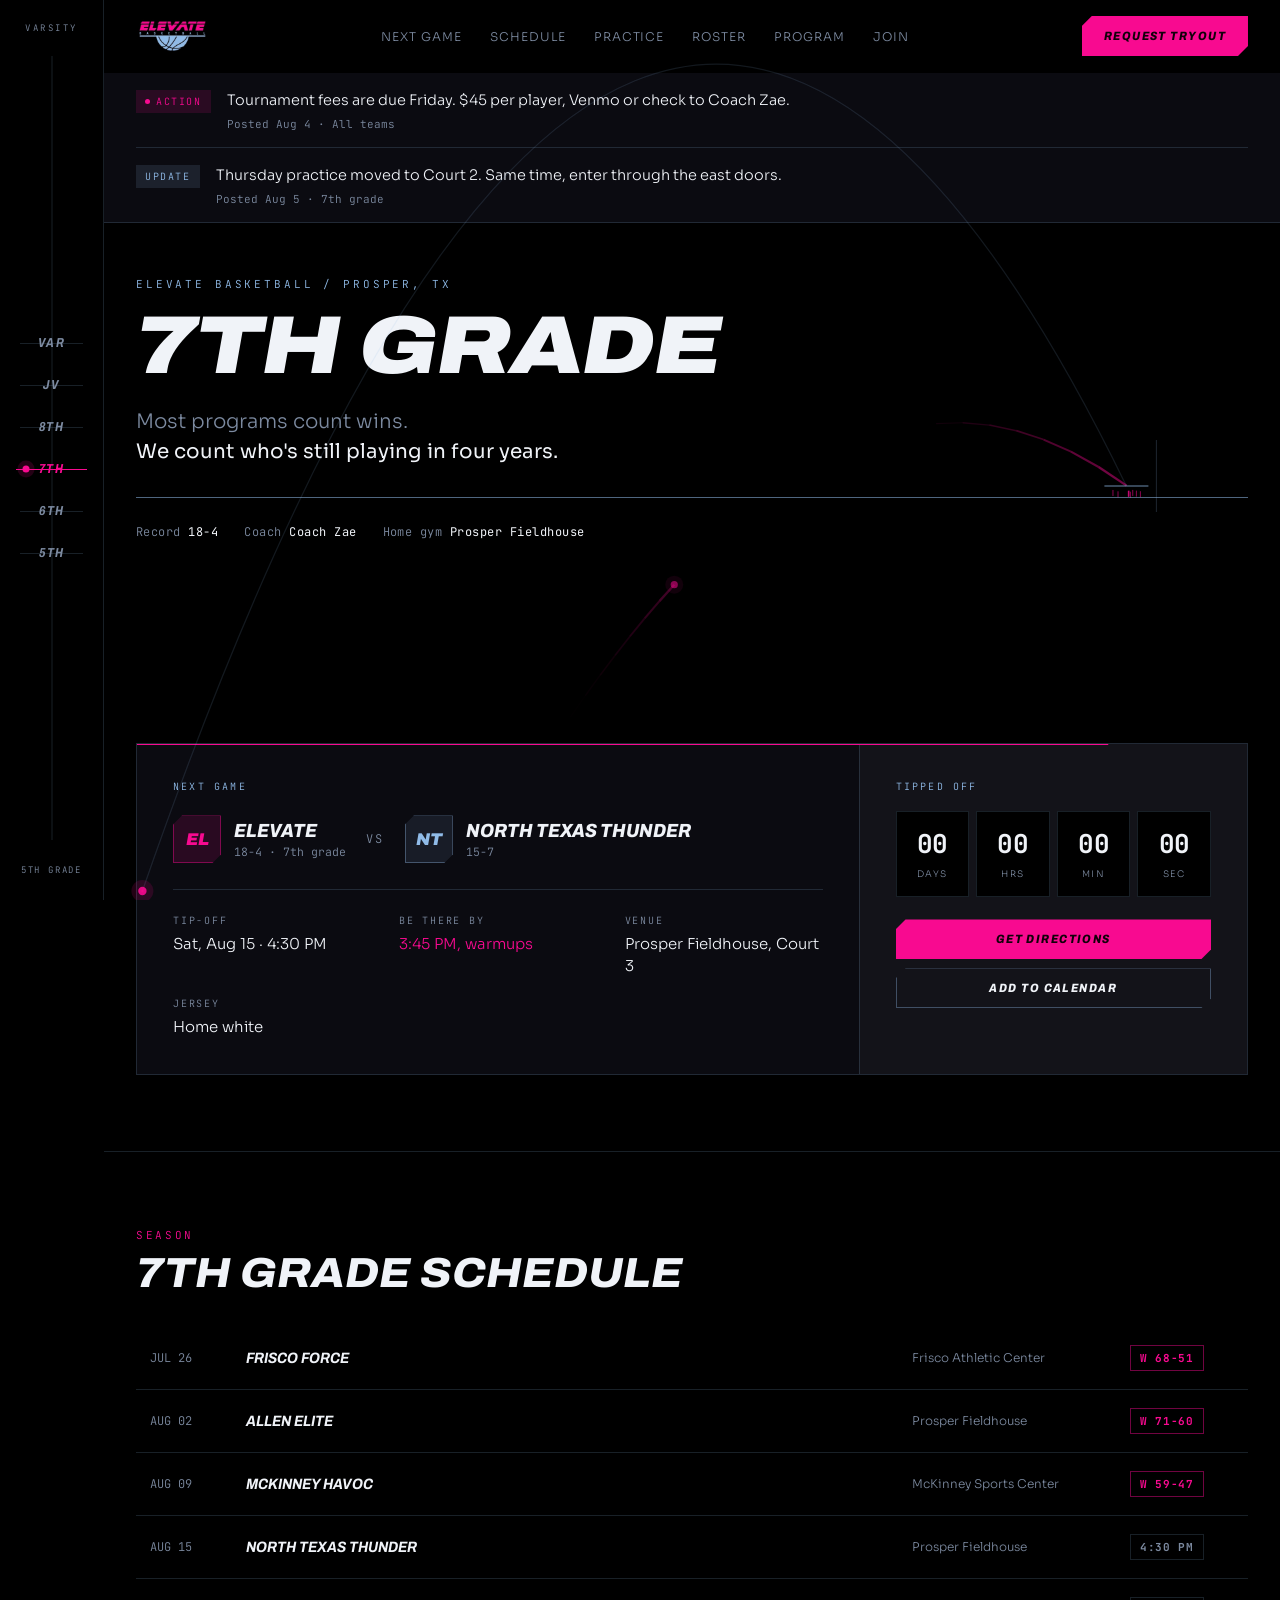
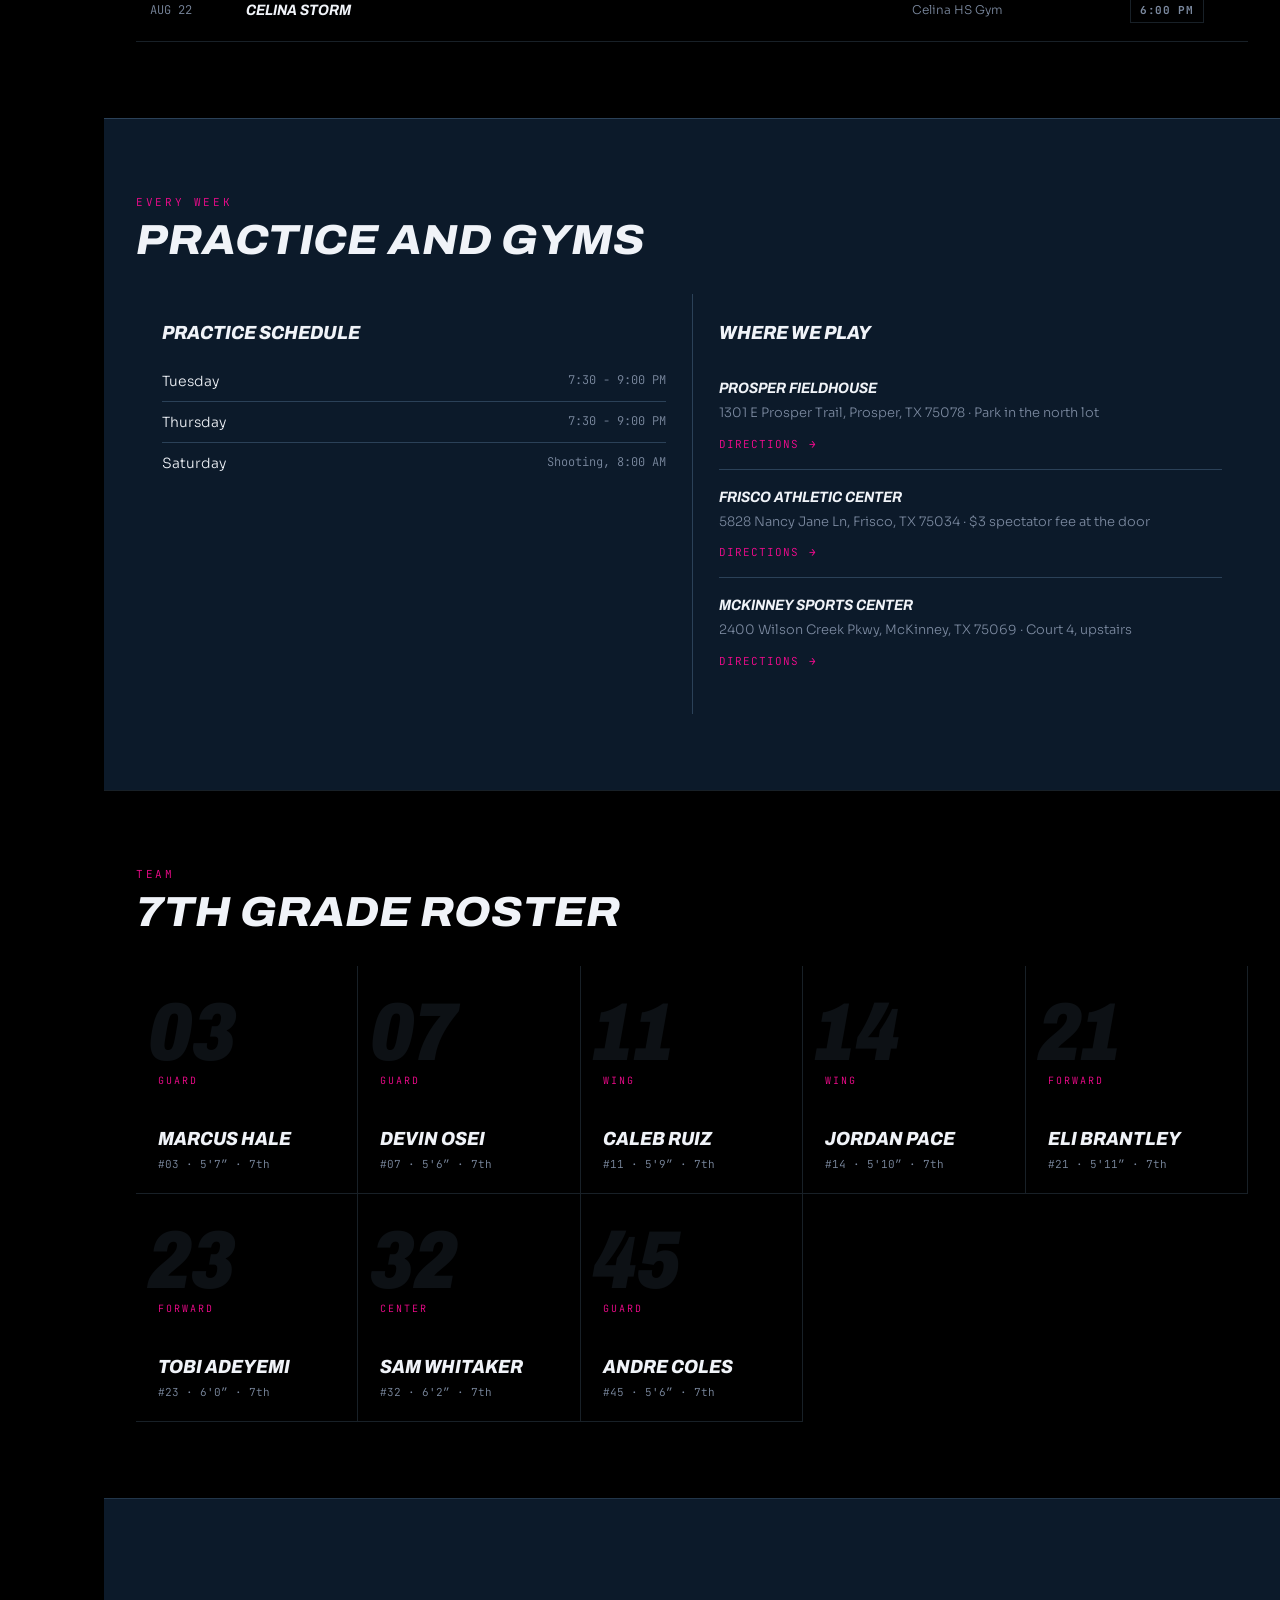
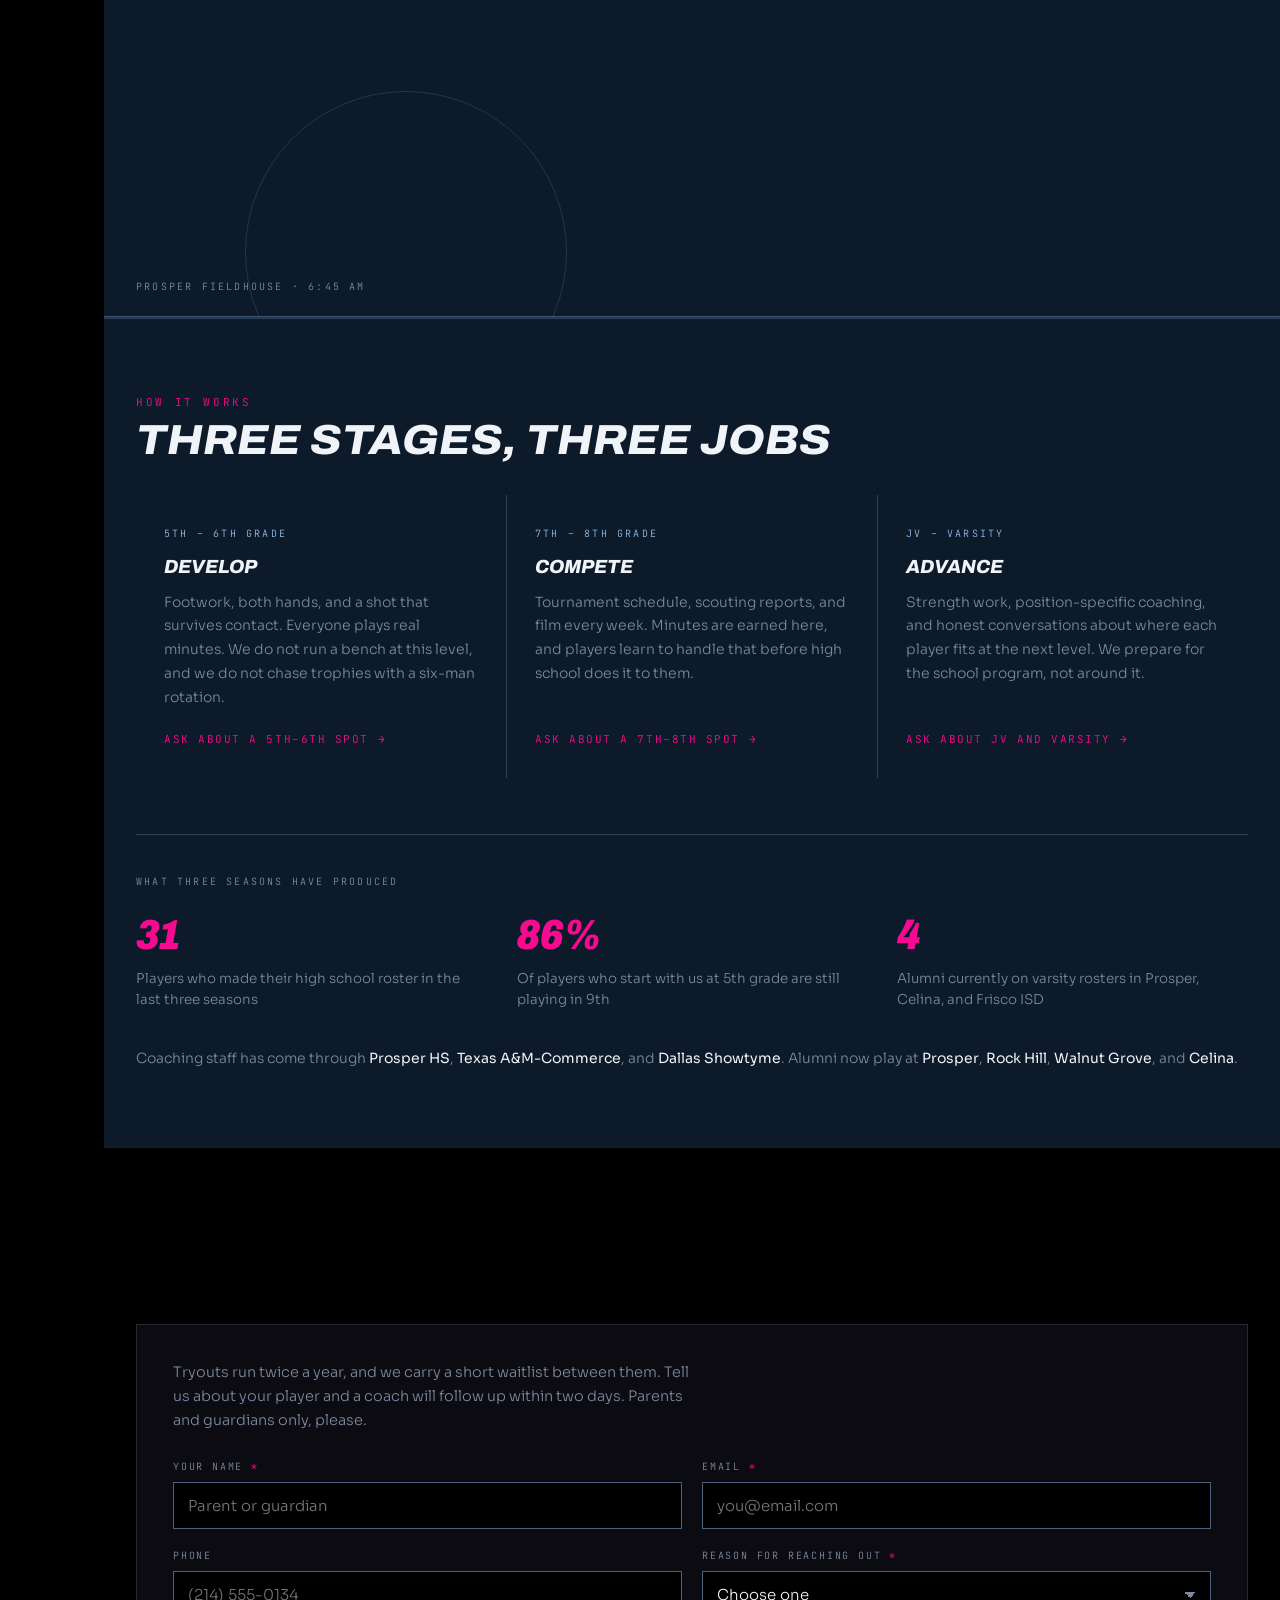
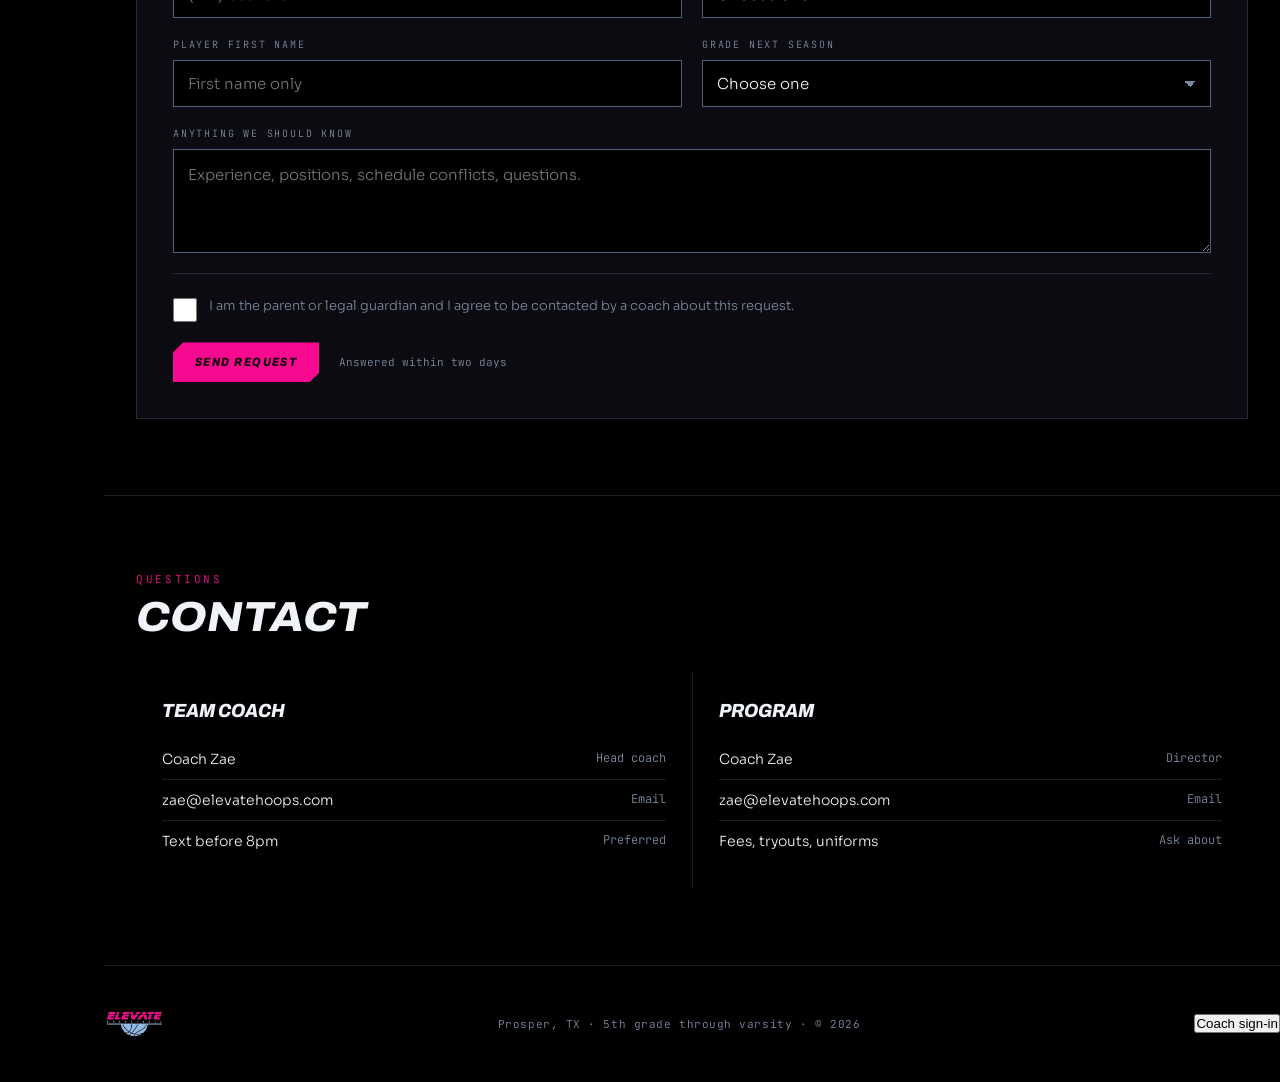
==== commit 3620656e: "Rename every coach to Coach Zae All six team coaches, the program director, the fees announcement an" ====
--- a/index.html
+++ b/index.html
@@ -55,7 +55,7 @@
   <div class="inner" id="alertBody">
     <div class="alert">
       <div class="alert-tag">Action</div>
-      <div><p>Tournament fees are due Friday. $45 per player, Venmo or check to Coach Reyes.</p><small>Posted Aug 4 · All teams</small></div>
+      <div><p>Tournament fees are due Friday. $45 per player, Venmo or check to Coach Zae.</p><small>Posted Aug 4 · All teams</small></div>
     </div>
     <div class="alert">
       <div class="alert-tag info">Update</div>
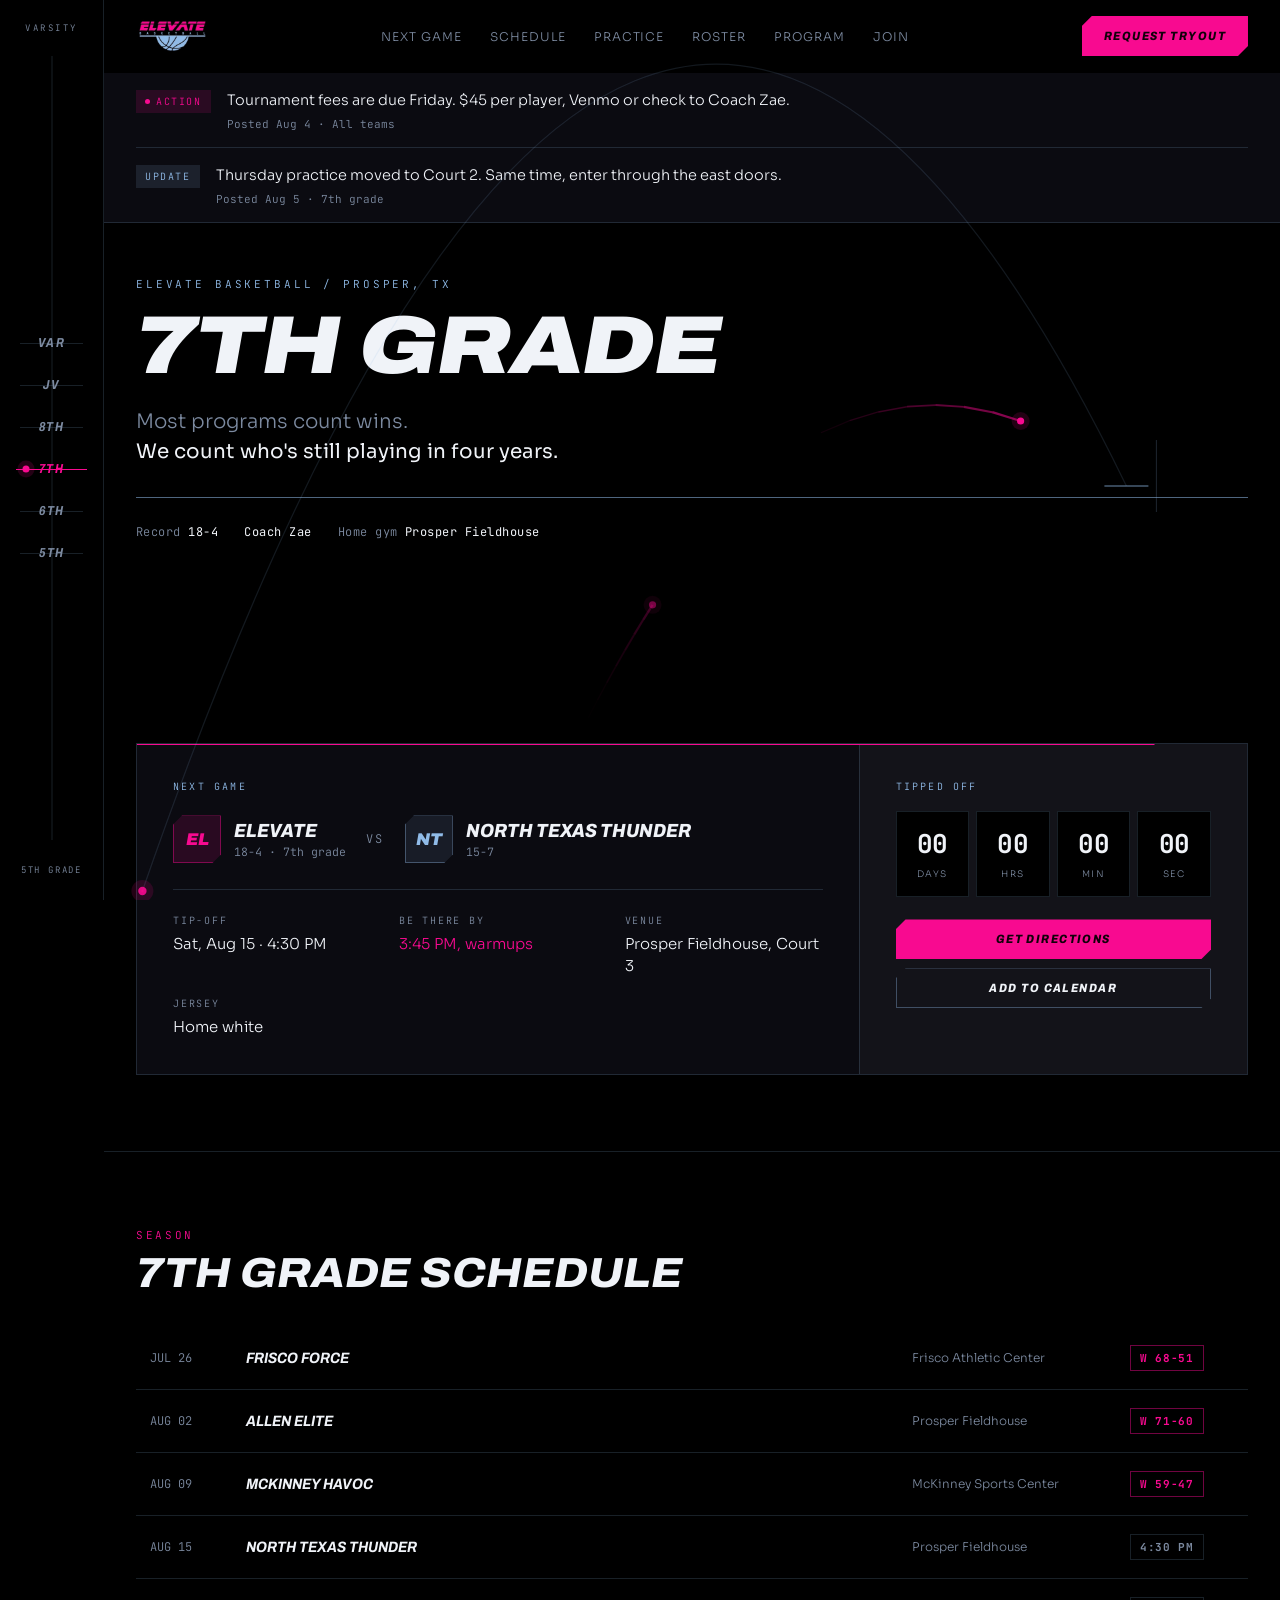
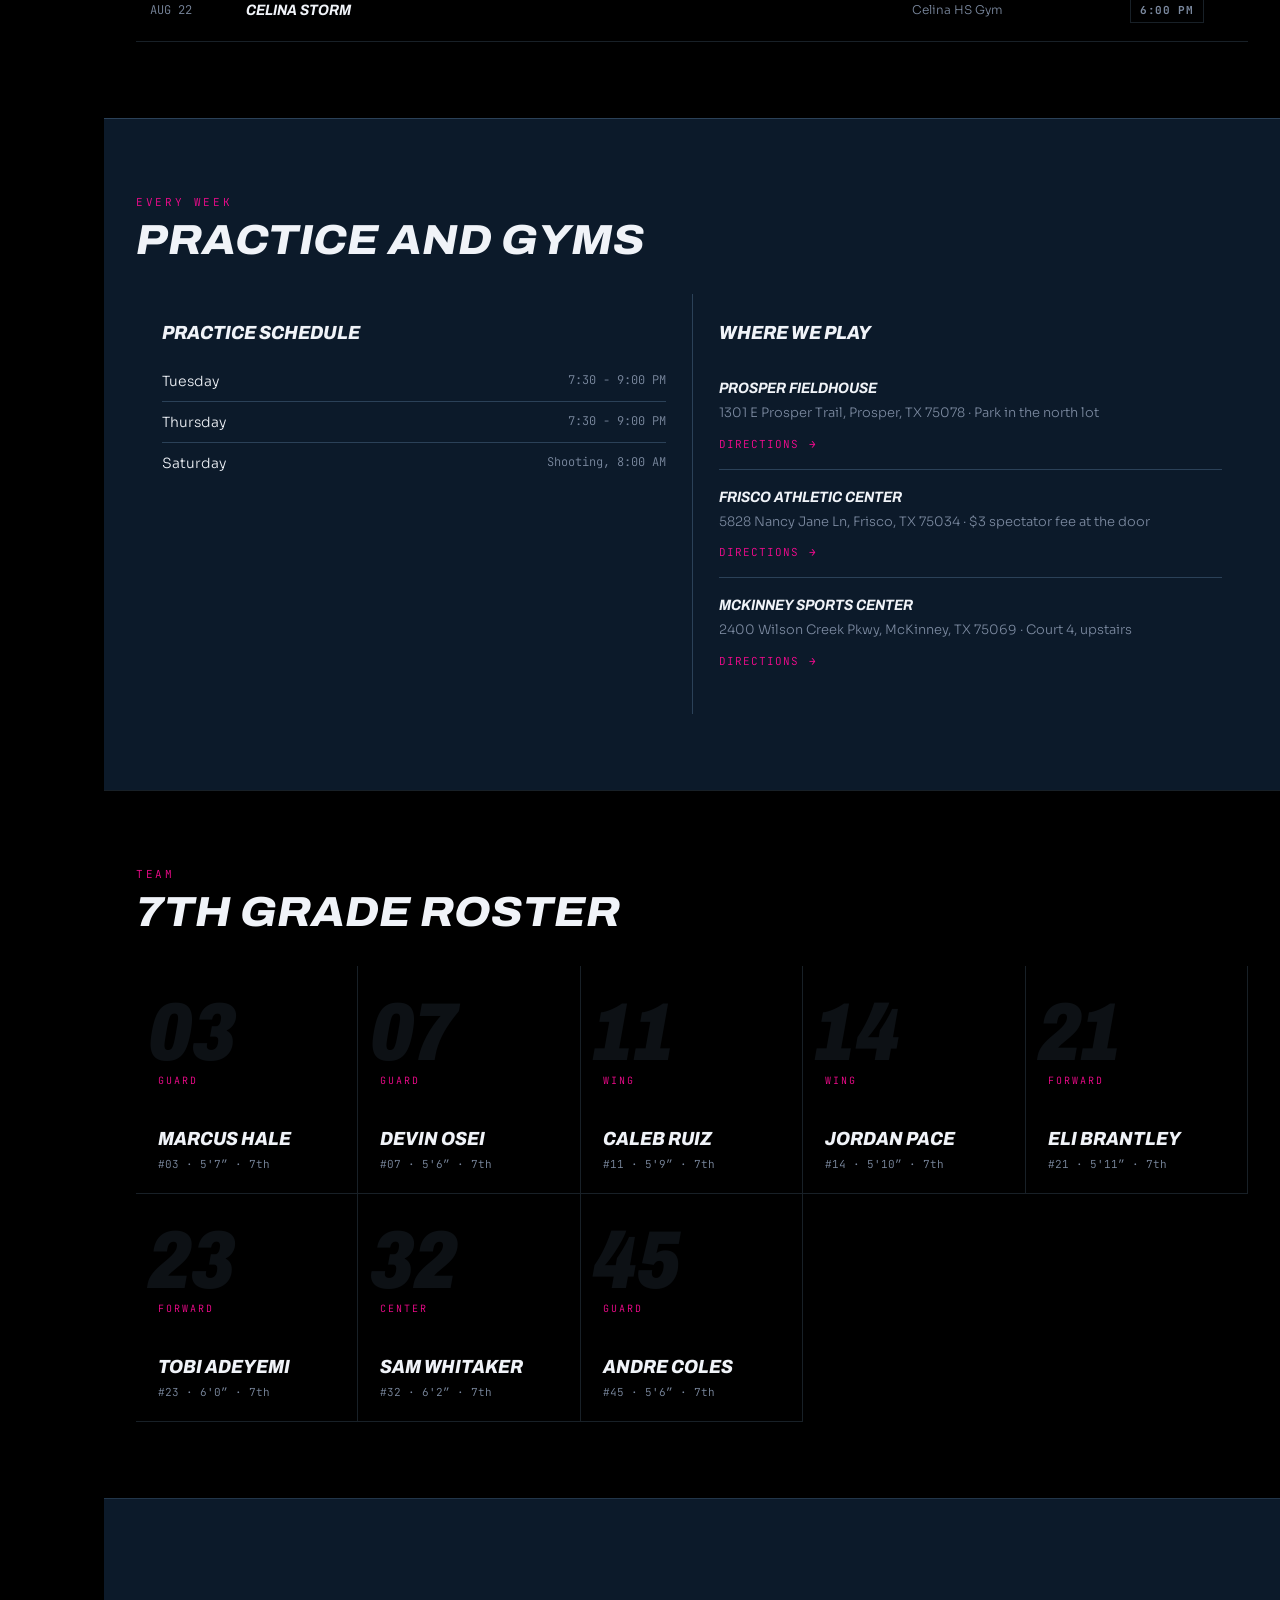
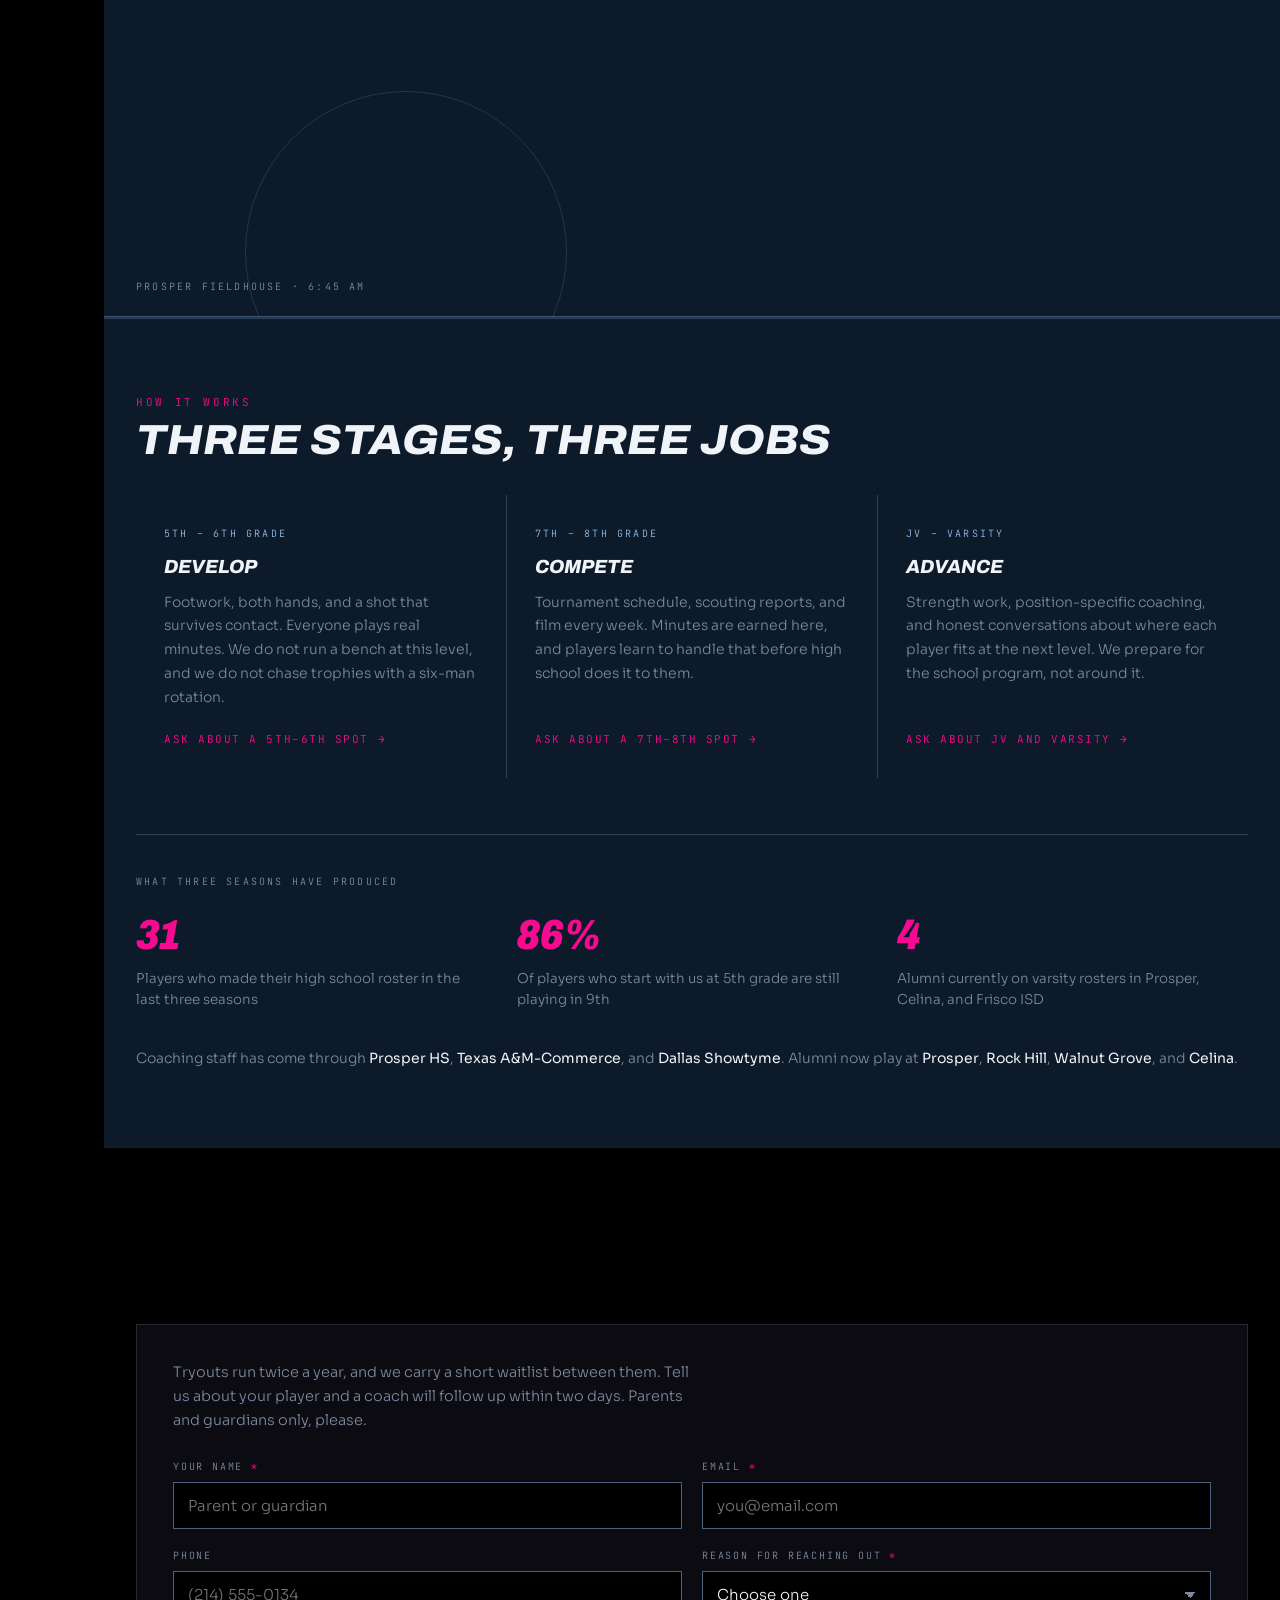
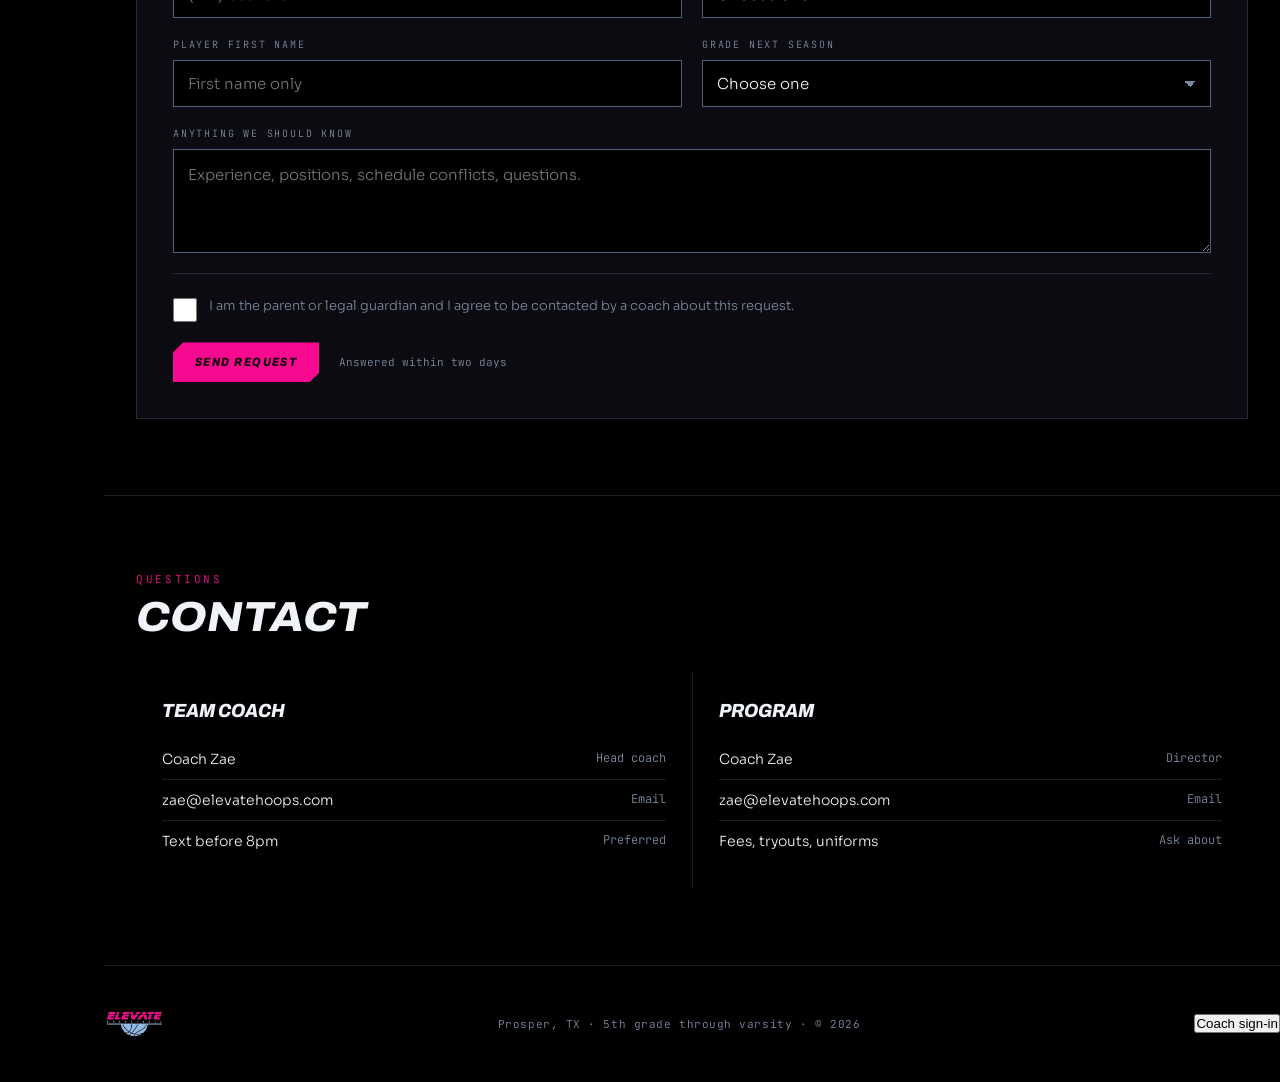
==== commit 93825688: "Fix "Coach Coach Zae" in the hero The subline printed a static "Coach" label in front of the coach v" ====
--- a/index.html
+++ b/index.html
@@ -72,7 +72,7 @@
     <div class="cutline"></div>
     <div class="subline">
       <div>Record <b id="mRec">&mdash;</b></div>
-      <div>Coach <b id="mCoach">&mdash;</b></div>
+      <div><b id="mCoach">&mdash;</b></div>
       <div>Home gym <b id="mGym">&mdash;</b></div>
     </div>
   </div>
--- a/assets/site.css
+++ b/assets/site.css
@@ -106,7 +106,7 @@
 .eyebrow{font-family:'JetBrains Mono',monospace;font-size:11px;letter-spacing:.26em;color:var(--peri);text-transform:uppercase;margin-bottom:18px}
 .h1{position:relative;display:inline-block;font-family:'Archivo',sans-serif;font-style:italic;font-variation-settings:'wdth' 118,'wght' 900;font-size:var(--t1);line-height:.9;text-transform:uppercase;letter-spacing:-.015em}
 /* The free-throw semicircle used to hang below this rule and cut straight
-   through "Coach Whitfield" at every width. The court geometry now lives in
+   through the coach line at every width. The court geometry now lives in
    the arc spine, where it has room. */
 .cutline{position:relative;margin:30px 0 0;height:1px;background:var(--peri);opacity:.55}
 .claim{margin-top:24px;font-size:20px;line-height:1.5;max-width:520px;color:var(--dim);font-weight:300}
